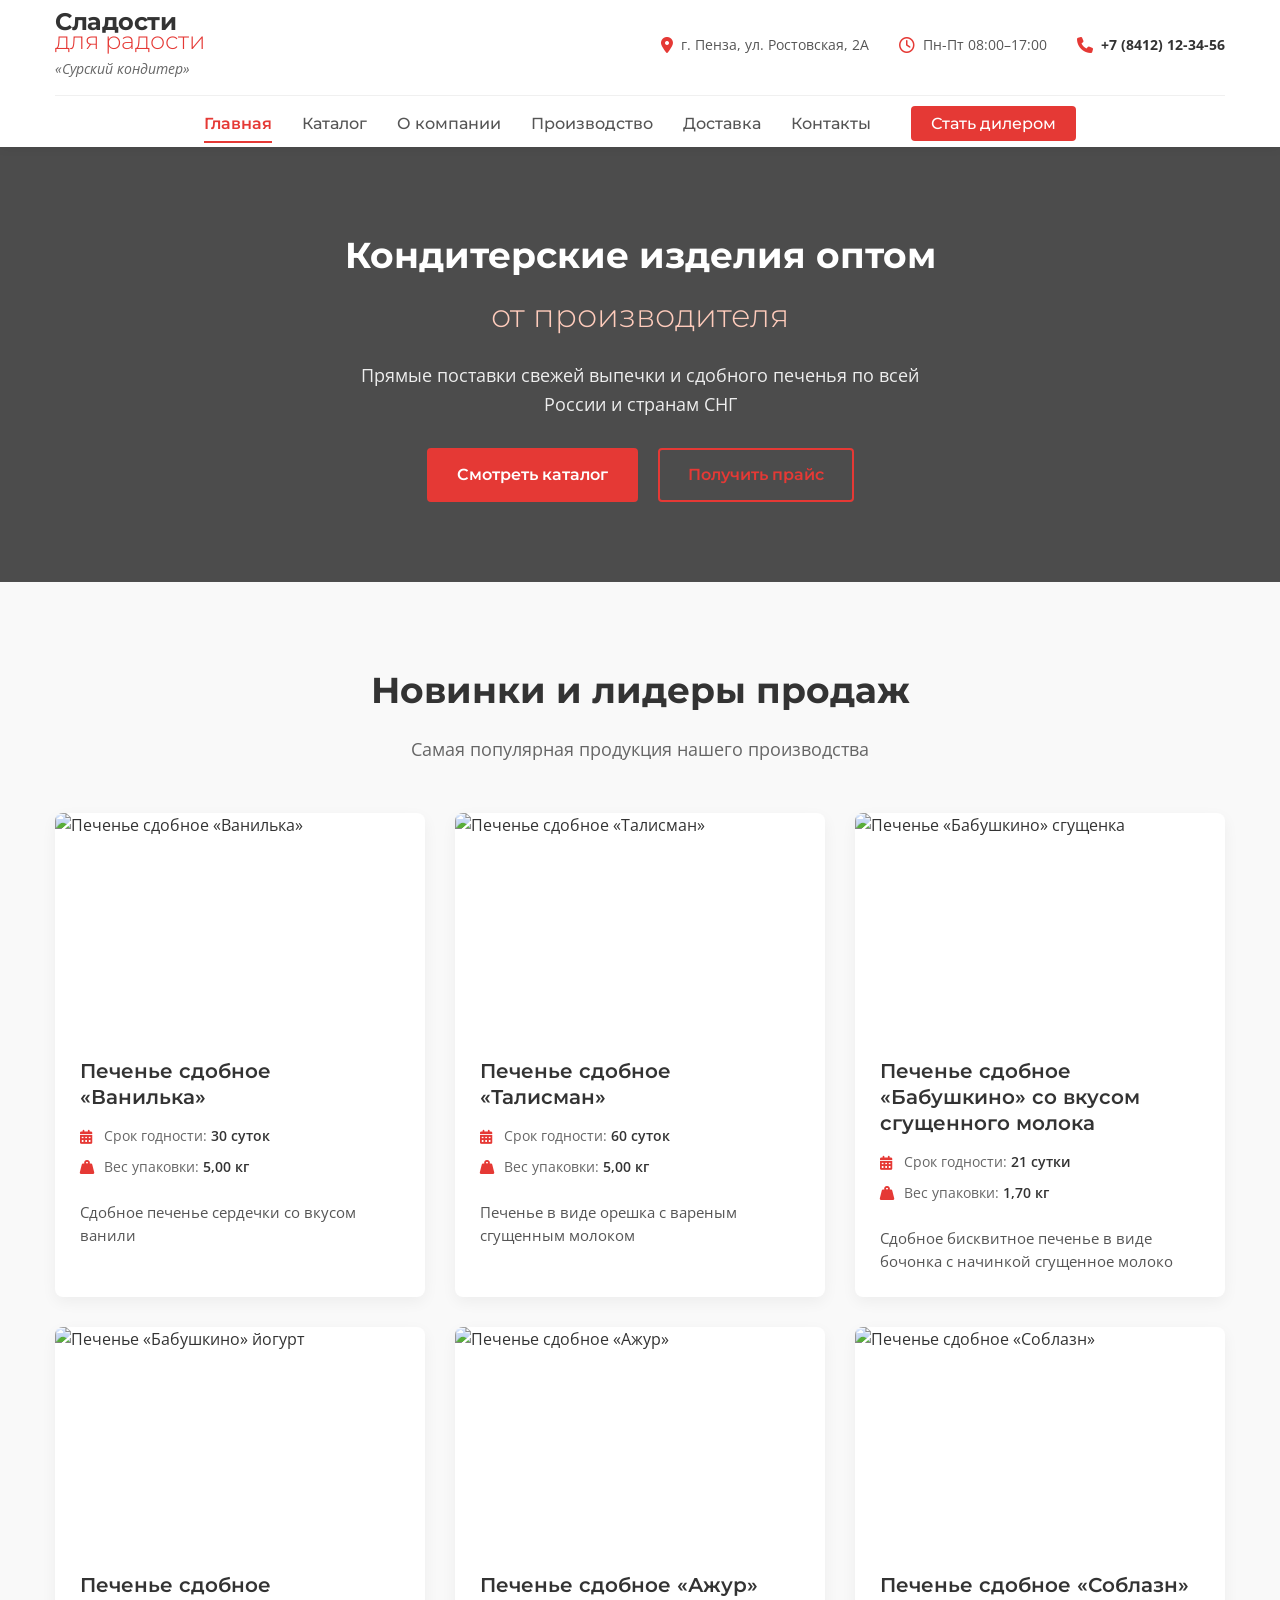
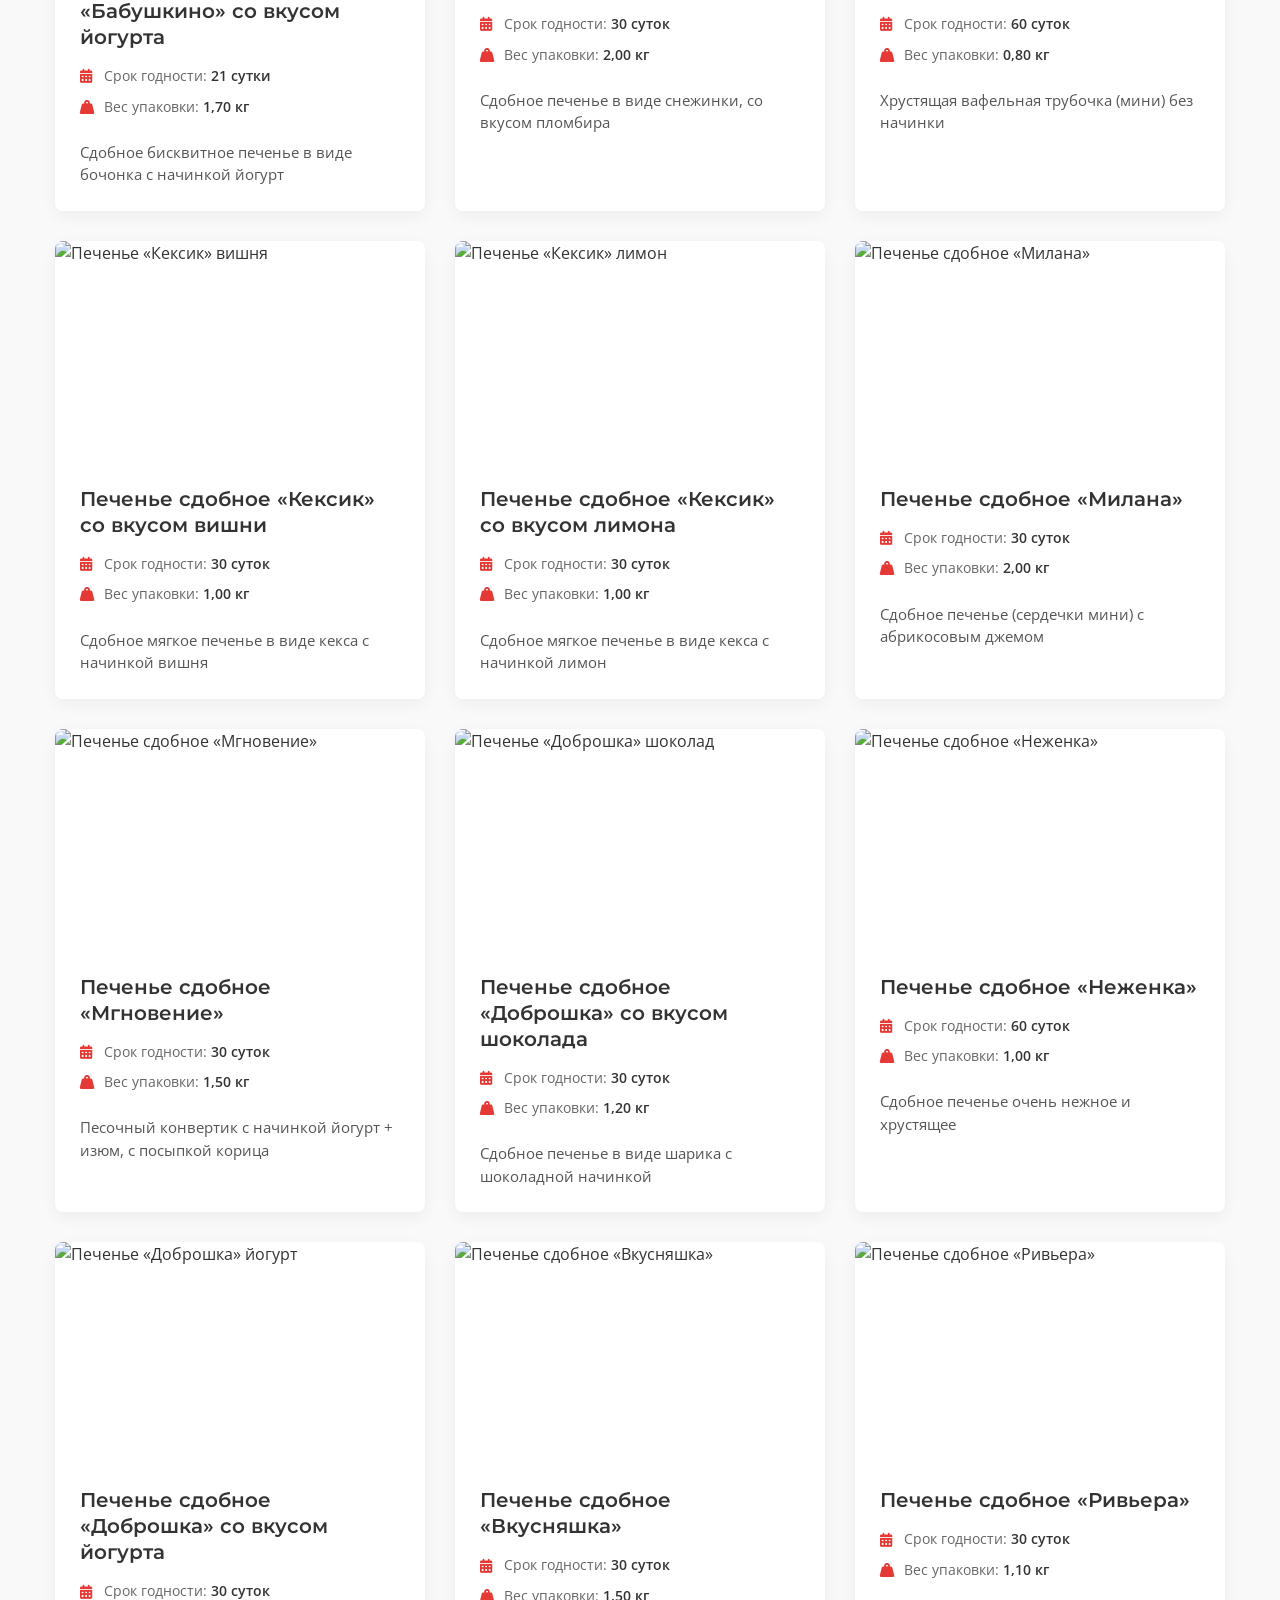
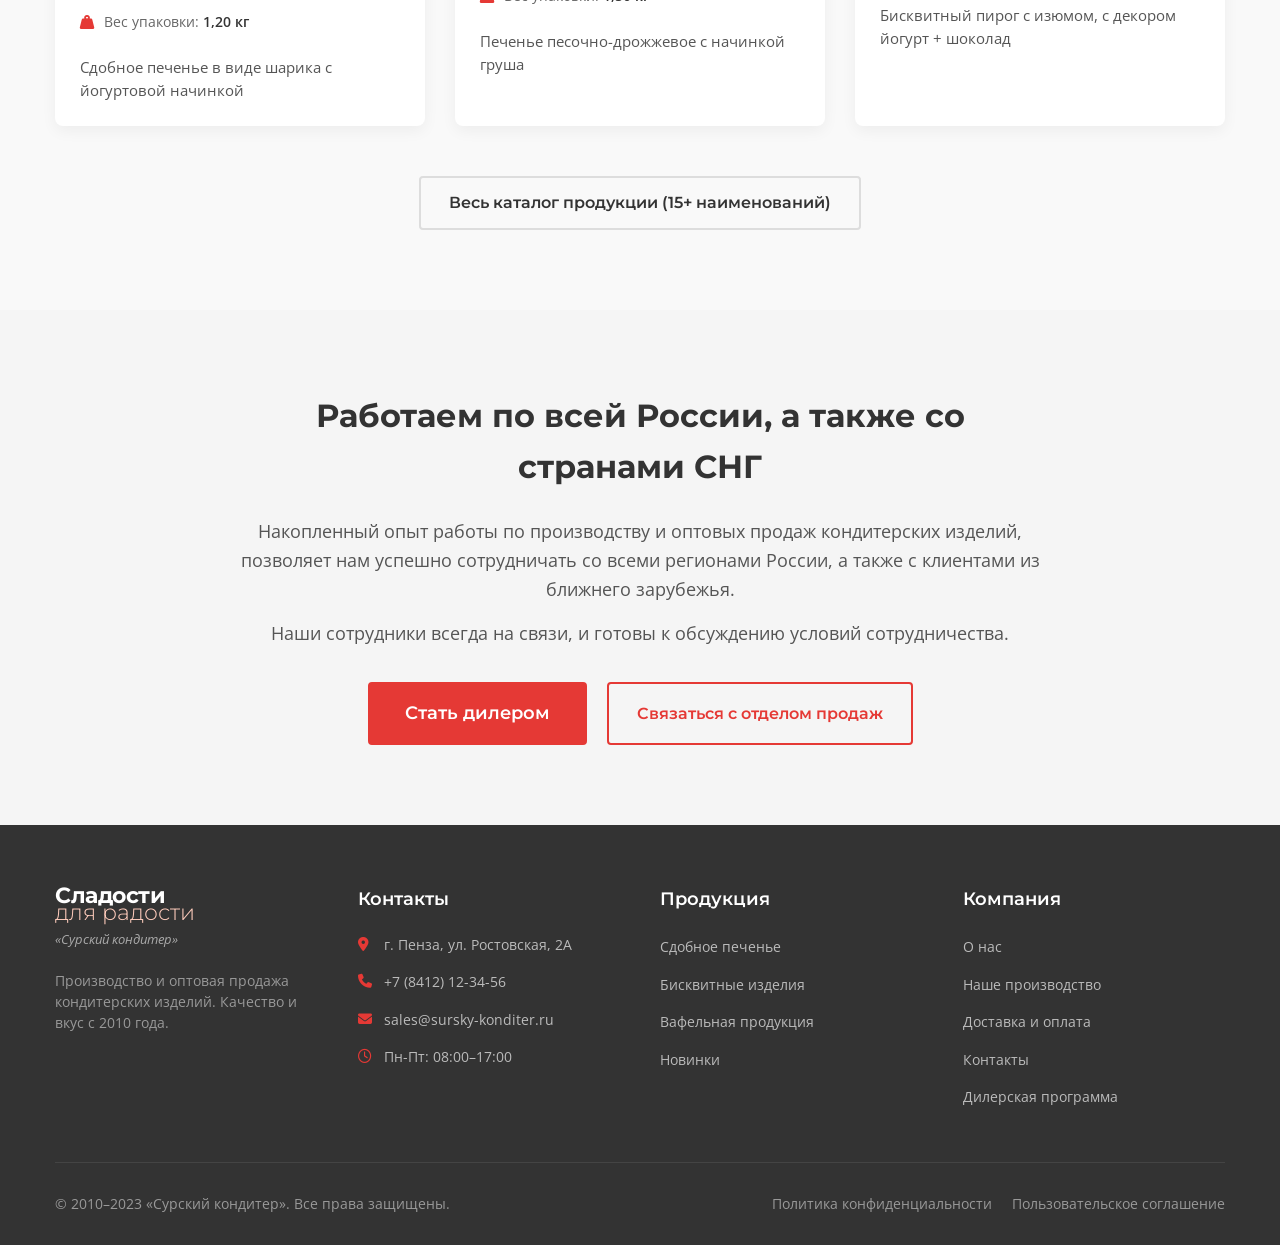
==== index.html @ 21983cb1 "Add files via upload" ====
<!DOCTYPE html>
<html lang="ru">
<head>
    <meta charset="UTF-8">
    <meta name="viewport" content="width=device-width, initial-scale=1.0">
    <title>«Сурский кондитер» | Кондитерские изделия оптом от производителя</title>
    <link rel="stylesheet" href="css/style.css">
    <link rel="stylesheet" href="https://cdnjs.cloudflare.com/ajax/libs/font-awesome/6.4.0/css/all.min.css">
    <link href="https://fonts.googleapis.com/css2?family=Open+Sans:wght@300;400;600;700&family=Montserrat:wght@400;500;700&display=swap" rel="stylesheet">
    <link rel="icon" type="image/x-icon" href="images/favicon.ico">
</head>
<body>
    <!-- Шапка сайта -->
    <header class="header">
        <div class="container header-container">
            <div class="header-top">
                <!-- Логотип компании -->
                <div class="logo">
                    <a href="index.html">
                        <div class="logo-text">
                            <span class="logo-sweet">Сладости</span>
                            <span class="logo-bakery">для радости</span>
                        </div>
                        <div class="logo-subtitle">«Сурский кондитер»</div>
                    </a>
                </div>
                <!-- Контактная информация -->
                <div class="header-contacts">
                    <div class="contact-item">
                        <i class="fas fa-map-marker-alt"></i>
                        <span>г. Пенза, ул. Ростовская, 2А</span>
                    </div>
                    <div class="contact-item">
                        <i class="far fa-clock"></i>
                        <span>Пн-Пт 08:00–17:00</span>
                    </div>
                    <div class="contact-item highlight">
                        <i class="fas fa-phone"></i>
                        <span>+7 (8412) 12-34-56</span>
                    </div>
                </div>
            </div>

            <!-- Навигационное меню (добавил для удобства) -->
            <nav class="nav">
                <button class="menu-toggle" id="menuToggle" aria-label="Открыть меню">
                    <i class="fas fa-bars"></i>
                </button>
                <ul class="nav-list" id="navList">
                    <li><a href="index.html" class="active">Главная</a></li>
                    <li><a href="catalog.html">Каталог</a></li>
                    <li><a href="about.html">О компании</a></li>
                    <li><a href="production.html">Производство</a></li>
                    <li><a href="delivery.html">Доставка</a></li>
                    <li><a href="contacts.html">Контакты</a></li>
                    <li><a href="dealer.html" class="nav-cta">Стать дилером</a></li>
                </ul>
            </nav>
        </div>
    </header>

    <main>
        <!-- Основной заголовок (Hero Section) -->
        <section class="hero">
            <div class="container">
                <div class="hero-content">
                    <h1 class="hero-title">
                        <span class="hero-main">Кондитерские изделия оптом</span>
                        <span class="hero-sub">от производителя</span>
                    </h1>
                    <p class="hero-description">Прямые поставки свежей выпечки и сдобного печенья по всей России и странам СНГ</p>
                    <div class="hero-buttons">
                        <a href="catalog.html" class="btn btn-primary">Смотреть каталог</a>
                        <a href="contacts.html" class="btn btn-secondary">Получить прайс</a>
                    </div>
                </div>
            </div>
        </section>

        <!-- Секция с товарами (полностью соответствует ассортименту surkond.ru) -->
        <section class="products-section">
            <div class="container">
                <div class="section-header">
                    <h2 class="section-title">Новинки и лидеры продаж</h2>
                    <p class="section-subtitle">Самая популярная продукция нашего производства</p>
                </div>

<!-- ... остальной код главной страницы ... -->

<div class="products-grid">
    <!-- Товар 1: Печенье сдобное «Ванилька» -->
    <article class="product-card">
        <div class="product-badges">
            <span class="badge badge-new">Новинка</span>
            <span class="badge badge-top">Лидер продаж</span>
        </div>
        <div class="product-image">
            <img src="https://via.placeholder.com/400x300/FFE4C4/000?text=Печенье+Ванилька" alt="Печенье сдобное «Ванилька»">
        </div>
        <div class="product-content">
            <h3 class="product-title">Печенье сдобное «Ванилька»</h3>
            <div class="product-specs">
                <div class="spec"><i class="fas fa-calendar-alt"></i><span>Срок годности: <strong>30 суток</strong></span></div>
                <div class="spec"><i class="fas fa-weight-hanging"></i><span>Вес упаковки: <strong>5,00 кг</strong></span></div>
            </div>
            <p class="product-description">Сдобное печенье сердечки со вкусом ванили</p>
        </div>
    </article>

    <!-- Товар 2: Печенье сдобное «Талисман» -->
    <article class="product-card">
        <div class="product-badges"><span class="badge badge-top">Лидер продаж</span></div>
        <div class="product-image">
            <img src="https://via.placeholder.com/400x300/F0E68C/000?text=Печенье+Талисман" alt="Печенье сдобное «Талисман»">
        </div>
        <div class="product-content">
            <h3 class="product-title">Печенье сдобное «Талисман»</h3>
            <div class="product-specs">
                <div class="spec"><i class="fas fa-calendar-alt"></i><span>Срок годности: <strong>60 суток</strong></span></div>
                <div class="spec"><i class="fas fa-weight-hanging"></i><span>Вес упаковки: <strong>5,00 кг</strong></span></div>
            </div>
            <p class="product-description">Печенье в виде орешка с вареным сгущенным молоком</p>
        </div>
    </article>

    <!-- Товар 3: Печенье сдобное «Бабушкино» (сгущенка) -->
    <article class="product-card">
        <div class="product-badges"><span class="badge badge-top">Лидер продаж</span></div>
        <div class="product-image">
            <img src="https://via.placeholder.com/400x300/FFB6C1/000?text=Печенье+Бабушкино+сгущенка" alt="Печенье «Бабушкино» сгущенка">
        </div>
        <div class="product-content">
            <h3 class="product-title">Печенье сдобное «Бабушкино» со вкусом сгущенного молока</h3>
            <div class="product-specs">
                <div class="spec"><i class="fas fa-calendar-alt"></i><span>Срок годности: <strong>21 сутки</strong></span></div>
                <div class="spec"><i class="fas fa-weight-hanging"></i><span>Вес упаковки: <strong>1,70 кг</strong></span></div>
            </div>
            <p class="product-description">Сдобное бисквитное печенье в виде бочонка с начинкой сгущенное молоко</p>
        </div>
    </article>

    <!-- Товар 4: Печенье сдобное «Бабушкино» (йогурт) -->
    <article class="product-card">
        <div class="product-badges"><span class="badge badge-top">Лидер продаж</span></div>
        <div class="product-image">
            <img src="https://via.placeholder.com/400x300/E6E6FA/000?text=Печенье+Бабушкино+йогурт" alt="Печенье «Бабушкино» йогурт">
        </div>
        <div class="product-content">
            <h3 class="product-title">Печенье сдобное «Бабушкино» со вкусом йогурта</h3>
            <div class="product-specs">
                <div class="spec"><i class="fas fa-calendar-alt"></i><span>Срок годности: <strong>21 сутки</strong></span></div>
                <div class="spec"><i class="fas fa-weight-hanging"></i><span>Вес упаковки: <strong>1,70 кг</strong></span></div>
            </div>
            <p class="product-description">Сдобное бисквитное печенье в виде бочонка с начинкой йогурт</p>
        </div>
    </article>

    <!-- Товар 5: Печенье сдобное «Ажур» -->
    <article class="product-card">
        <div class="product-badges"><span class="badge badge-top">Лидер продаж</span></div>
        <div class="product-image">
            <img src="https://via.placeholder.com/400x300/98FB98/000?text=Печенье+Ажур" alt="Печенье сдобное «Ажур»">
        </div>
        <div class="product-content">
            <h3 class="product-title">Печенье сдобное «Ажур»</h3>
            <div class="product-specs">
                <div class="spec"><i class="fas fa-calendar-alt"></i><span>Срок годности: <strong>30 суток</strong></span></div>
                <div class="spec"><i class="fas fa-weight-hanging"></i><span>Вес упаковки: <strong>2,00 кг</strong></span></div>
            </div>
            <p class="product-description">Сдобное печенье в виде снежинки, со вкусом пломбира</p>
        </div>
    </article>

    <!-- Товар 6: Печенье сдобное «Соблазн» -->
    <article class="product-card">
        <div class="product-badges"><span class="badge badge-new">Новинка</span></div>
        <div class="product-image">
            <img src="https://via.placeholder.com/400x300/FFDAB9/000?text=Печенье+Соблазн" alt="Печенье сдобное «Соблазн»">
        </div>
        <div class="product-content">
            <h3 class="product-title">Печенье сдобное «Соблазн»</h3>
            <div class="product-specs">
                <div class="spec"><i class="fas fa-calendar-alt"></i><span>Срок годности: <strong>60 суток</strong></span></div>
                <div class="spec"><i class="fas fa-weight-hanging"></i><span>Вес упаковки: <strong>0,80 кг</strong></span></div>
            </div>
            <p class="product-description">Хрустящая вафельная трубочка (мини) без начинки</p>
        </div>
    </article>

    <!-- Товар 7: Печенье сдобное «Кексик» со вкусом вишни -->
    <article class="product-card">
        <div class="product-badges"><span class="badge badge-top">Лидер продаж</span></div>
        <div class="product-image">
            <img src="https://via.placeholder.com/400x300/FFC0CB/000?text=Печенье+Кексик+вишня" alt="Печенье «Кексик» вишня">
        </div>
        <div class="product-content">
            <h3 class="product-title">Печенье сдобное «Кексик» со вкусом вишни</h3>
            <div class="product-specs">
                <div class="spec"><i class="fas fa-calendar-alt"></i><span>Срок годности: <strong>30 суток</strong></span></div>
                <div class="spec"><i class="fas fa-weight-hanging"></i><span>Вес упаковки: <strong>1,00 кг</strong></span></div>
            </div>
            <p class="product-description">Сдобное мягкое печенье в виде кекса с начинкой вишня</p>
        </div>
    </article>

    <!-- Товар 8: Печенье сдобное «Кексик» со вкусом лимона -->
    <article class="product-card">
        <div class="product-badges"><span class="badge badge-top">Лидер продаж</span></div>
        <div class="product-image">
            <img src="https://via.placeholder.com/400x300/FFFACD/000?text=Печенье+Кексик+лимон" alt="Печенье «Кексик» лимон">
        </div>
        <div class="product-content">
            <h3 class="product-title">Печенье сдобное «Кексик» со вкусом лимона</h3>
            <div class="product-specs">
                <div class="spec"><i class="fas fa-calendar-alt"></i><span>Срок годности: <strong>30 суток</strong></span></div>
                <div class="spec"><i class="fas fa-weight-hanging"></i><span>Вес упаковки: <strong>1,00 кг</strong></span></div>
            </div>
            <p class="product-description">Сдобное мягкое печенье в виде кекса с начинкой лимон</p>
        </div>
    </article>

    <!-- Товар 9: Печенье сдобное «Милана» -->
    <article class="product-card">
        <div class="product-badges"><span class="badge badge-top">Лидер продаж</span></div>
        <div class="product-image">
            <img src="https://via.placeholder.com/400x300/FFB6C1/000?text=Печенье+Милана" alt="Печенье сдобное «Милана»">
        </div>
        <div class="product-content">
            <h3 class="product-title">Печенье сдобное «Милана»</h3>
            <div class="product-specs">
                <div class="spec"><i class="fas fa-calendar-alt"></i><span>Срок годности: <strong>30 суток</strong></span></div>
                <div class="spec"><i class="fas fa-weight-hanging"></i><span>Вес упаковки: <strong>2,00 кг</strong></span></div>
            </div>
            <p class="product-description">Сдобное печенье (сердечки мини) с абрикосовым джемом</p>
        </div>
    </article>

    <!-- Товар 10: Печенье сдобное «Мгновение» -->
    <article class="product-card">
        <div class="product-badges">
            <span class="badge badge-new">Новинка</span>
            <span class="badge badge-top">Лидер продаж</span>
        </div>
        <div class="product-image">
            <img src="https://via.placeholder.com/400x300/F0E68C/000?text=Печенье+Мгновение" alt="Печенье сдобное «Мгновение»">
        </div>
        <div class="product-content">
            <h3 class="product-title">Печенье сдобное «Мгновение»</h3>
            <div class="product-specs">
                <div class="spec"><i class="fas fa-calendar-alt"></i><span>Срок годности: <strong>30 суток</strong></span></div>
                <div class="spec"><i class="fas fa-weight-hanging"></i><span>Вес упаковки: <strong>1,50 кг</strong></span></div>
            </div>
            <p class="product-description">Песочный конвертик с начинкой йогурт + изюм, с посыпкой корица</p>
        </div>
    </article>

    <!-- Товар 11: Печенье сдобное «Доброшка» шоколад -->
    <article class="product-card">
        <div class="product-badges"><span class="badge badge-top">Лидер продаж</span></div>
        <div class="product-image">
            <img src="https://via.placeholder.com/400x300/8B4513/fff?text=Печенье+Доброшка+шоколад" alt="Печенье «Доброшка» шоколад">
        </div>
        <div class="product-content">
            <h3 class="product-title">Печенье сдобное «Доброшка» со вкусом шоколада</h3>
            <div class="product-specs">
                <div class="spec"><i class="fas fa-calendar-alt"></i><span>Срок годности: <strong>30 суток</strong></span></div>
                <div class="spec"><i class="fas fa-weight-hanging"></i><span>Вес упаковки: <strong>1,20 кг</strong></span></div>
            </div>
            <p class="product-description">Сдобное печенье в виде шарика с шоколадной начинкой</p>
        </div>
    </article>

    <!-- Товар 12: Печенье сдобное «Неженка» -->
    <article class="product-card">
        <div class="product-badges"><span class="badge badge-top">Лидер продаж</span></div>
        <div class="product-image">
            <img src="https://via.placeholder.com/400x300/FFE4E1/000?text=Печенье+Неженка" alt="Печенье сдобное «Неженка»">
        </div>
        <div class="product-content">
            <h3 class="product-title">Печенье сдобное «Неженка»</h3>
            <div class="product-specs">
                <div class="spec"><i class="fas fa-calendar-alt"></i><span>Срок годности: <strong>60 суток</strong></span></div>
                <div class="spec"><i class="fas fa-weight-hanging"></i><span>Вес упаковки: <strong>1,00 кг</strong></span></div>
            </div>
            <p class="product-description">Сдобное печенье очень нежное и хрустящее</p>
        </div>
    </article>

    <!-- Товар 13: Печенье сдобное «Доброшка» йогурт -->
    <article class="product-card">
        <div class="product-badges"><span class="badge badge-top">Лидер продаж</span></div>
        <div class="product-image">
            <img src="https://via.placeholder.com/400x300/F0FFF0/000?text=Печенье+Доброшка+йогурт" alt="Печенье «Доброшка» йогурт">
        </div>
        <div class="product-content">
            <h3 class="product-title">Печенье сдобное «Доброшка» со вкусом йогурта</h3>
            <div class="product-specs">
                <div class="spec"><i class="fas fa-calendar-alt"></i><span>Срок годности: <strong>30 суток</strong></span></div>
                <div class="spec"><i class="fas fa-weight-hanging"></i><span>Вес упаковки: <strong>1,20 кг</strong></span></div>
            </div>
            <p class="product-description">Сдобное печенье в виде шарика с йогуртовой начинкой</p>
        </div>
    </article>

    <!-- Товар 14: Печенье сдобное «Вкусняшка» -->
    <article class="product-card">
        <div class="product-badges"><span class="badge badge-new">Новинка</span></div>
        <div class="product-image">
            <img src="https://via.placeholder.com/400x300/FFEC8B/000?text=Печенье+Вкусняшка" alt="Печенье сдобное «Вкусняшка»">
        </div>
        <div class="product-content">
            <h3 class="product-title">Печенье сдобное «Вкусняшка»</h3>
            <div class="product-specs">
                <div class="spec"><i class="fas fa-calendar-alt"></i><span>Срок годности: <strong>30 суток</strong></span></div>
                <div class="spec"><i class="fas fa-weight-hanging"></i><span>Вес упаковки: <strong>1,50 кг</strong></span></div>
            </div>
            <p class="product-description">Печенье песочно-дрожжевое с начинкой груша</p>
        </div>
    </article>

    <!-- Товар 15: Печенье сдобное «Ривьера» -->
    <article class="product-card">
        <div class="product-badges">
            <span class="badge badge-new">Новинка</span>
            <span class="badge badge-top">Лидер продаж</span>
        </div>
        <div class="product-image">
            <img src="https://via.placeholder.com/400x300/E0FFFF/000?text=Печенье+Ривьера" alt="Печенье сдобное «Ривьера»">
        </div>
        <div class="product-content">
            <h3 class="product-title">Печенье сдобное «Ривьера»</h3>
            <div class="product-specs">
                <div class="spec"><i class="fas fa-calendar-alt"></i><span>Срок годности: <strong>30 суток</strong></span></div>
                <div class="spec"><i class="fas fa-weight-hanging"></i><span>Вес упаковки: <strong>1,10 кг</strong></span></div>
            </div>
            <p class="product-description">Бисквитный пирог с изюмом, с декором йогурт + шоколад</p>
        </div>
    </article>
</div>

<!-- ... остальной код главной страницы ... -->

                <div class="section-footer">
                    <a href="catalog.html" class="btn btn-outline">Весь каталог продукции (15+ наименований)</a>
                </div>
            </div>
        </section>

        <!-- Информационная секция -->
        <section class="info-section">
            <div class="container">
                <div class="info-content">
                    <h2 class="info-title">Работаем по всей России, а также со странами СНГ</h2>
                    <div class="info-text">
                        <p>Накопленный опыт работы по производству и оптовых продаж кондитерских изделий, позволяет нам успешно сотрудничать со всеми регионами России, а также с клиентами из ближнего зарубежья.</p>
                        <p>Наши сотрудники всегда на связи, и готовы к обсуждению условий сотрудничества.</p>
                    </div>
                    <div class="info-actions">
                        <a href="dealer.html" class="btn btn-primary btn-large">Стать дилером</a>
                        <a href="contacts.html" class="btn btn-secondary">Связаться с отделом продаж</a>
                    </div>
                </div>
            </div>
        </section>
    </main>

    <!-- Подвал сайта -->
    <footer class="footer">
        <div class="container">
            <div class="footer-grid">
                <div class="footer-col">
                    <div class="footer-logo">
                        <div class="logo-text">
                            <span class="logo-sweet">Сладости</span>
                            <span class="logo-bakery">для радости</span>
                        </div>
                        <div class="logo-subtitle">«Сурский кондитер»</div>
                    </div>
                    <p class="footer-description">Производство и оптовая продажа кондитерских изделий. Качество и вкус с 2010 года.</p>
                </div>

                <div class="footer-col">
                    <h3 class="footer-title">Контакты</h3>
                    <ul class="footer-contacts">
                        <li>
                            <i class="fas fa-map-marker-alt"></i>
                            <span>г. Пенза, ул. Ростовская, 2А</span>
                        </li>
                        <li>
                            <i class="fas fa-phone"></i>
                            <span>+7 (8412) 12-34-56</span>
                        </li>
                        <li>
                            <i class="fas fa-envelope"></i>
                            <span>sales@sursky-konditer.ru</span>
                        </li>
                        <li>
                            <i class="far fa-clock"></i>
                            <span>Пн-Пт: 08:00–17:00</span>
                        </li>
                    </ul>
                </div>

                <div class="footer-col">
                    <h3 class="footer-title">Продукция</h3>
                    <ul class="footer-links">
                        <li><a href="catalog.html">Сдобное печенье</a></li>
                        <li><a href="catalog.html">Бисквитные изделия</a></li>
                        <li><a href="catalog.html">Вафельная продукция</a></li>
                        <li><a href="catalog.html">Новинки</a></li>
                    </ul>
                </div>

                <div class="footer-col">
                    <h3 class="footer-title">Компания</h3>
                    <ul class="footer-links">
                        <li><a href="about.html">О нас</a></li>
                        <li><a href="production.html">Наше производство</a></li>
                        <li><a href="delivery.html">Доставка и оплата</a></li>
                        <li><a href="contacts.html">Контакты</a></li>
                        <li><a href="dealer.html">Дилерская программа</a></li>
                    </ul>
                </div>
            </div>

            <div class="footer-bottom">
                <div class="footer-copyright">
                    <p>&copy; 2010–2023 «Сурский кондитер». Все права защищены.</p>
                </div>
                <div class="footer-legal">
                    <a href="#">Политика конфиденциальности</a>
                    <a href="#">Пользовательское соглашение</a>
                </div>
            </div>
        </div>
    </footer>

    <!-- Подключение JavaScript -->
    <script src="js/script.js"></script>
</body>
</html>
---- css/style.css ----
/* ===== СБРОС И БАЗОВЫЕ СТИЛИ ===== */
* {
    margin: 0;
    padding: 0;
    box-sizing: border-box;
}

html {
    scroll-behavior: smooth;
}

body {
    font-family: 'Open Sans', sans-serif;
    color: #333;
    line-height: 1.6;
    background-color: #fff;
    font-weight: 400;
}

.container {
    width: 100%;
    max-width: 1200px;
    margin: 0 auto;
    padding: 0 15px;
}

img {
    max-width: 100%;
    height: auto;
    display: block;
}

a {
    text-decoration: none;
    color: inherit;
    transition: all 0.3s ease;
}

ul {
    list-style: none;
}

/* ===== КНОПКИ ===== */
.btn {
    display: inline-flex;
    align-items: center;
    justify-content: center;
    padding: 12px 28px;
    font-weight: 600;
    font-size: 16px;
    border-radius: 4px;
    border: none;
    cursor: pointer;
    transition: all 0.3s ease;
    font-family: 'Montserrat', sans-serif;
    text-align: center;
}

.btn-primary {
    background-color: #e53935;
    color: white;
    border: 2px solid #e53935;
}

.btn-primary:hover {
    background-color: #c62828;
    border-color: #c62828;
    transform: translateY(-2px);
    box-shadow: 0 4px 12px rgba(229, 57, 53, 0.2);
}

.btn-secondary {
    background-color: transparent;
    color: #e53935;
    border: 2px solid #e53935;
}

.btn-secondary:hover {
    background-color: #e53935;
    color: white;
    transform: translateY(-2px);
}

.btn-outline {
    background-color: transparent;
    color: #333;
    border: 2px solid #ddd;
}

.btn-outline:hover {
    border-color: #e53935;
    color: #e53935;
}

.btn-large {
    padding: 15px 35px;
    font-size: 18px;
}

.btn-hero {
    padding: 15px 40px;
    font-size: 18px;
    margin-right: 15px;
}

/* ===== ШАПКА САЙТА ===== */
.header {
    background-color: white;
    box-shadow: 0 2px 10px rgba(0, 0, 0, 0.05);
    position: sticky;
    top: 0;
    z-index: 1000;
}

.header-container {
    padding-top: 10px;
    padding-bottom: 10px;
}

.header-top {
    display: flex;
    justify-content: space-between;
    align-items: center;
    padding-bottom: 15px;
    border-bottom: 1px solid #f0f0f0;
}

/* Логотип */
.logo a {
    display: flex;
    flex-direction: column;
    align-items: flex-start;
}

.logo-text {
    display: flex;
    flex-direction: column;
    line-height: 1;
}

.logo-sweet {
    font-family: 'Montserrat', sans-serif;
    font-size: 24px;
    font-weight: 700;
    color: #333;
    letter-spacing: -0.5px;
}

.logo-bakery {
    font-family: 'Montserrat', sans-serif;
    font-size: 24px;
    font-weight: 300;
    color: #e53935;
    margin-top: -5px;
}

.logo-subtitle {
    font-size: 14px;
    color: #666;
    margin-top: 5px;
    font-style: italic;
}

/* Контакты в шапке */
.header-contacts {
    display: flex;
    gap: 30px;
}

.contact-item {
    display: flex;
    align-items: center;
    gap: 8px;
    font-size: 14px;
    color: #555;
}

.contact-item i {
    color: #e53935;
    font-size: 16px;
}

.contact-item.highlight {
    font-weight: 700;
    color: #333;
}

/* Навигация */
.nav {
    padding-top: 15px;
}

.nav-list {
    display: flex;
    justify-content: center;
    gap: 30px;
}

.nav-list a {
    font-family: 'Montserrat', sans-serif;
    font-weight: 500;
    font-size: 16px;
    color: #555;
    padding: 5px 0;
    position: relative;
}

.nav-list a:hover {
    color: #e53935;
}

.nav-list a.active {
    color: #e53935;
    font-weight: 600;
}

.nav-list a.active::after {
    content: '';
    position: absolute;
    bottom: -5px;
    left: 0;
    width: 100%;
    height: 2px;
    background-color: #e53935;
}

.nav-cta {
    background-color: #e53935;
    color: white !important;
    padding: 8px 20px !important;
    border-radius: 4px;
    margin-left: 10px;
}

.nav-cta:hover {
    background-color: #c62828;
}

.menu-toggle {
    display: none;
    background: none;
    border: none;
    font-size: 24px;
    color: #333;
    cursor: pointer;
    padding: 5px;
}

/* ===== ГЕРОЙ-СЕКЦИЯ ===== */
.hero {
    background: linear-gradient(rgba(0, 0, 0, 0.7), rgba(0, 0, 0, 0.7)), 
                url('https://images.unsplash.com/photo-1586985288623-e2a8f759b6aa?ixlib=rb-4.0.3&auto=format&fit=crop&w=1600&q=80');
    background-size: cover;
    background-position: center;
    color: white;
    padding: 80px 0;
    text-align: center;
}

.hero-content {
    max-width: 800px;
    margin: 0 auto;
}

.hero-title {
    font-family: 'Montserrat', sans-serif;
    font-size: 42px;
    font-weight: 700;
    margin-bottom: 20px;
    display: flex;
    flex-direction: column;
}

.hero-main {
    font-size: 36px;
    margin-bottom: 5px;
}

.hero-sub {
    font-size: 32px;
    font-weight: 300;
    color: #ffccbc;
}

.hero-description {
    font-size: 18px;
    margin-bottom: 30px;
    max-width: 600px;
    margin-left: auto;
    margin-right: auto;
    opacity: 0.9;
}

.hero-buttons {
    display: flex;
    justify-content: center;
    gap: 20px;
    flex-wrap: wrap;
}

/* ===== СЕКЦИЯ С ТОВАРАМИ ===== */
.products-section {
    padding: 80px 0;
    background-color: #f9f9f9;
}

.section-header {
    text-align: center;
    margin-bottom: 50px;
}

.section-title {
    font-family: 'Montserrat', sans-serif;
    font-size: 36px;
    font-weight: 700;
    color: #333;
    margin-bottom: 15px;
}

.section-subtitle {
    font-size: 18px;
    color: #666;
    max-width: 600px;
    margin: 0 auto;
}

/* Сетка товаров */
.products-grid {
    display: grid;
    grid-template-columns: repeat(auto-fill, minmax(320px, 1fr));
    gap: 30px;
    margin-bottom: 50px;
}

.product-card {
    background-color: white;
    border-radius: 8px;
    overflow: hidden;
    box-shadow: 0 5px 15px rgba(0, 0, 0, 0.05);
    transition: all 0.3s ease;
    display: flex;
    flex-direction: column;
    height: 100%;
}

.product-card:hover {
    transform: translateY(-10px);
    box-shadow: 0 15px 30px rgba(0, 0, 0, 0.1);
}

/* Бейджи */
.product-badges {
    position: absolute;
    top: 15px;
    left: 15px;
    display: flex;
    flex-direction: column;
    gap: 5px;
    z-index: 2;
}

.badge {
    padding: 5px 12px;
    font-size: 12px;
    font-weight: 700;
    border-radius: 3px;
    color: white;
    text-transform: uppercase;
    letter-spacing: 0.5px;
}

.badge-new {
    background-color: #4caf50;
}

.badge-top {
    background-color: #ff9800;
}

/* Изображение товара */
.product-image {
    position: relative;
    height: 220px;
    overflow: hidden;
}

.product-image img {
    width: 100%;
    height: 100%;
    object-fit: cover;
    transition: transform 0.5s ease;
}

.product-card:hover .product-image img {
    transform: scale(1.05);
}

/* Контент карточки */
.product-content {
    padding: 25px;
    flex-grow: 1;
    display: flex;
    flex-direction: column;
}

.product-title {
    font-family: 'Montserrat', sans-serif;
    font-size: 20px;
    font-weight: 600;
    color: #333;
    margin-bottom: 15px;
    line-height: 1.3;
    flex-grow: 0;
}

.product-specs {
    margin-bottom: 15px;
    flex-grow: 0;
}

.spec {
    display: flex;
    align-items: center;
    gap: 8px;
    font-size: 14px;
    color: #666;
    margin-bottom: 8px;
}

.spec i {
    color: #e53935;
    width: 16px;
}

.spec strong {
    color: #333;
    font-weight: 600;
}

.product-description {
    font-size: 15px;
    color: #555;
    line-height: 1.5;
    margin-top: auto;
    flex-grow: 1;
}

.section-footer {
    text-align: center;
}

/* ===== ИНФОРМАЦИОННАЯ СЕКЦИЯ ===== */
.info-section {
    padding: 80px 0;
    background-color: #f5f5f5;
    text-align: center;
}

.info-content {
    max-width: 800px;
    margin: 0 auto;
}

.info-title {
    font-family: 'Montserrat', sans-serif;
    font-size: 32px;
    font-weight: 700;
    color: #333;
    margin-bottom: 25px;
}

.info-text {
    font-size: 18px;
    color: #555;
    margin-bottom: 35px;
    line-height: 1.6;
}

.info-text p {
    margin-bottom: 15px;
}

.info-actions {
    display: flex;
    justify-content: center;
    gap: 20px;
    flex-wrap: wrap;
}

/* ===== ПОДВАЛ ===== */
.footer {
    background-color: #333;
    color: #bbb;
    padding: 60px 0 30px;
}

.footer-grid {
    display: grid;
    grid-template-columns: repeat(4, 1fr);
    gap: 40px;
    margin-bottom: 40px;
}

.footer-col {
    display: flex;
    flex-direction: column;
}

.footer-logo {
    margin-bottom: 20px;
}

.footer-logo .logo-text {
    margin-bottom: 5px;
}

.footer-logo .logo-sweet {
    color: #fff;
    font-size: 22px;
}

.footer-logo .logo-bakery {
    color: #ffccbc;
    font-size: 22px;
}

.footer-logo .logo-subtitle {
    color: #aaa;
    font-size: 13px;
}

.footer-description {
    font-size: 14px;
    line-height: 1.5;
    color: #999;
}

.footer-title {
    font-family: 'Montserrat', sans-serif;
    font-size: 18px;
    font-weight: 600;
    color: #fff;
    margin-bottom: 20px;
}

.footer-contacts li {
    display: flex;
    align-items: flex-start;
    margin-bottom: 15px;
    font-size: 14px;
}

.footer-contacts i {
    color: #e53935;
    margin-right: 10px;
    margin-top: 3px;
    width: 16px;
}

.footer-links li {
    margin-bottom: 12px;
}

.footer-links a {
    font-size: 14px;
    color: #bbb;
}

.footer-links a:hover {
    color: #fff;
    padding-left: 5px;
}

.footer-bottom {
    border-top: 1px solid #444;
    padding-top: 30px;
    display: flex;
    justify-content: space-between;
    align-items: center;
    flex-wrap: wrap;
}

.footer-copyright {
    font-size: 14px;
    color: #999;
}

.footer-legal {
    display: flex;
    gap: 20px;
}

.footer-legal a {
    font-size: 14px;
    color: #999;
}

.footer-legal a:hover {
    color: #fff;
}

/* ===== АДАПТИВНОСТЬ ===== */
@media (max-width: 992px) {
    .header-contacts {
        flex-direction: column;
        gap: 10px;
    }
    
    .hero-title {
        font-size: 36px;
    }
    
    .hero-main {
        font-size: 32px;
    }
    
    .hero-sub {
        font-size: 28px;
    }
    
    .products-grid {
        grid-template-columns: repeat(auto-fill, minmax(280px, 1fr));
    }
    
    .footer-grid {
        grid-template-columns: repeat(2, 1fr);
    }
}

@media (max-width: 768px) {
    .header-top {
        flex-direction: column;
        align-items: flex-start;
        gap: 15px;
    }
    
    .nav-list {
        flex-direction: column;
        gap: 0;
        display: none;
        position: absolute;
        top: 100%;
        left: 0;
        width: 100%;
        background: white;
        box-shadow: 0 5px 10px rgba(0,0,0,0.1);
        padding: 20px;
        z-index: 1000;
    }
    
    .nav-list.active {
        display: flex;
    }
    
    .nav-list li {
        width: 100%;
    }
    
    .nav-list a {
        display: block;
        padding: 12px 0;
        border-bottom: 1px solid #f0f0f0;
    }
    
    .nav-list a:last-child {
        border-bottom: none;
    }
    
    .menu-toggle {
        display: block;
        position: absolute;
        right: 15px;
        top: 20px;
    }
    
    .hero {
        padding: 60px 0;
    }
    
    .hero-title {
        font-size: 28px;
    }
    
    .hero-main {
        font-size: 24px;
    }
    
    .hero-sub {
        font-size: 22px;
    }
    
    .hero-buttons, .info-actions {
        flex-direction: column;
        align-items: center;
    }
    
    .btn-hero {
        margin-right: 0;
        margin-bottom: 15px;
    }
    
    .section-title {
        font-size: 28px;
    }
    
    .footer-grid {
        grid-template-columns: 1fr;
        gap: 30px;
    }
    
    .footer-bottom {
        flex-direction: column;
        gap: 15px;
        text-align: center;
    }
}

@media (max-width: 576px) {
    .products-grid {
        grid-template-columns: 1fr;
    }
    
    .product-image {
        height: 200px;
    }
    
    .section-title {
        font-size: 24px;
    }
    
    .info-title {
        font-size: 24px;
    }
}
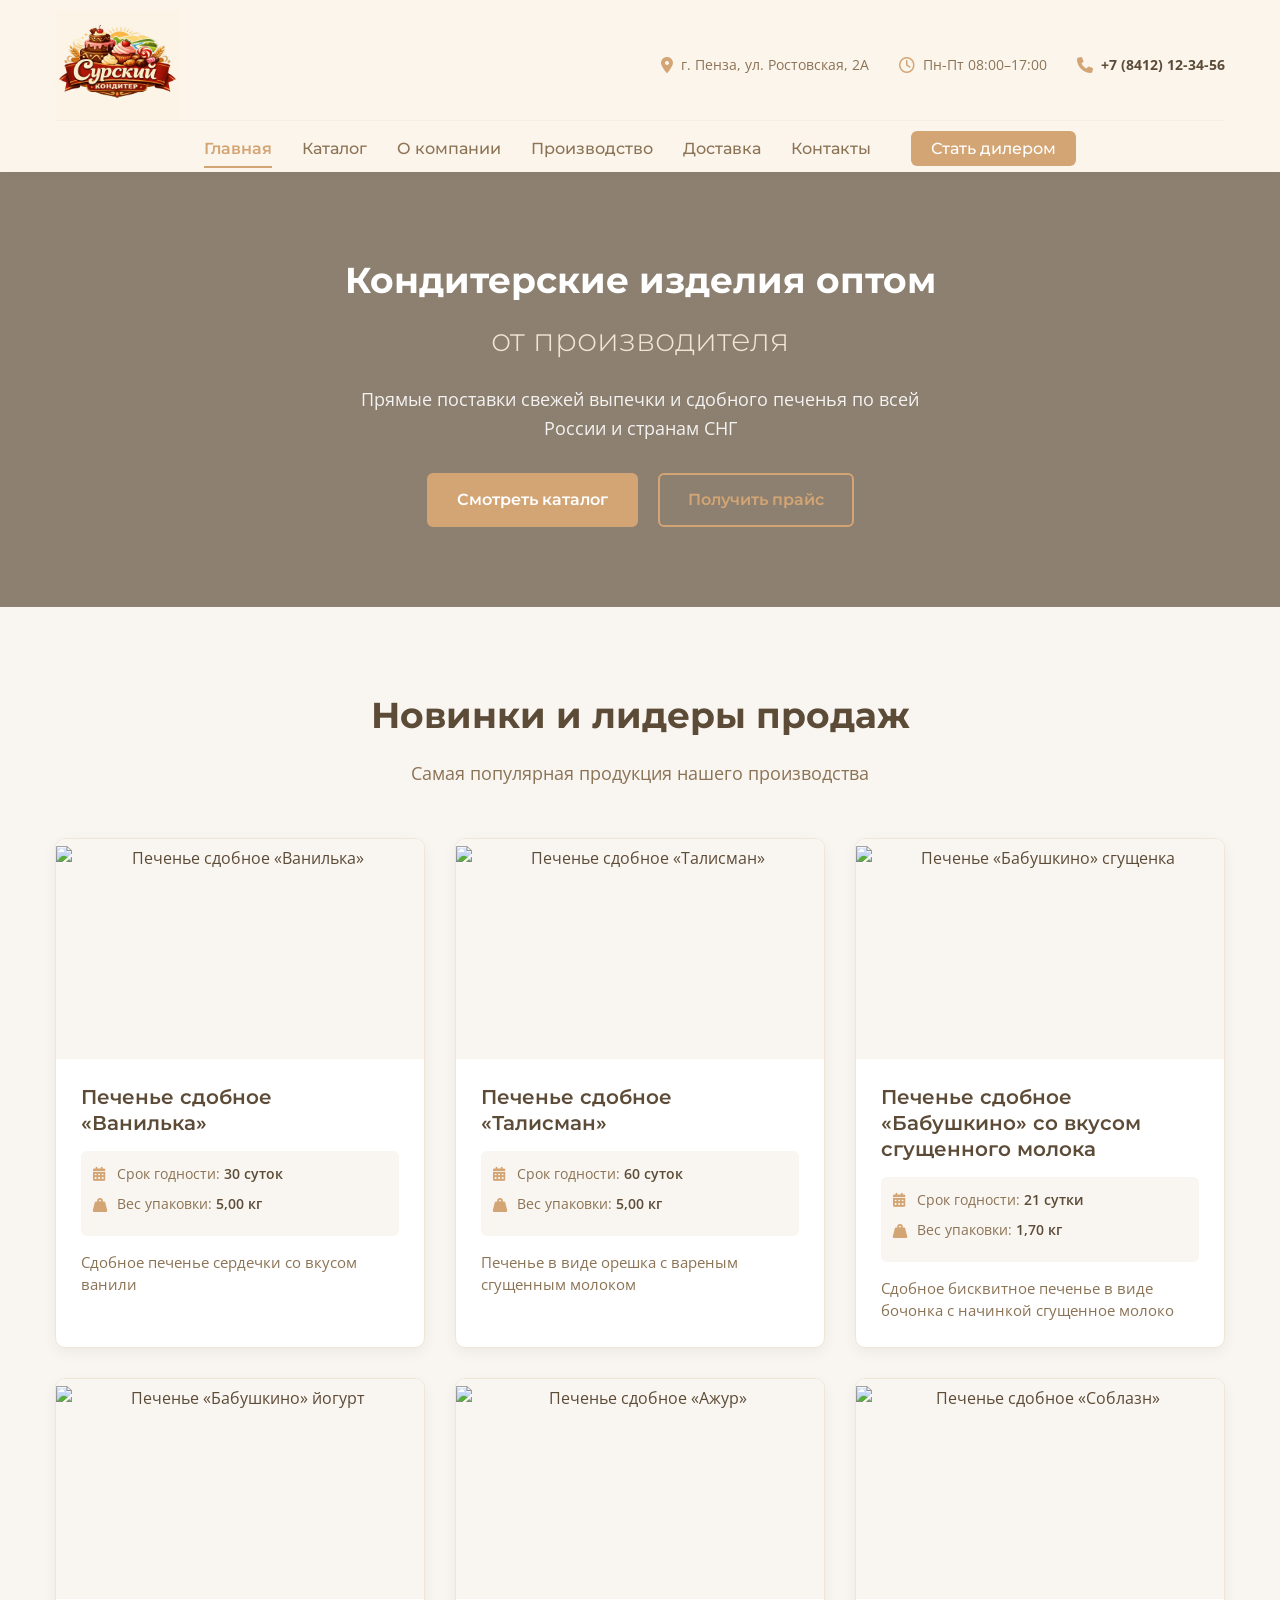
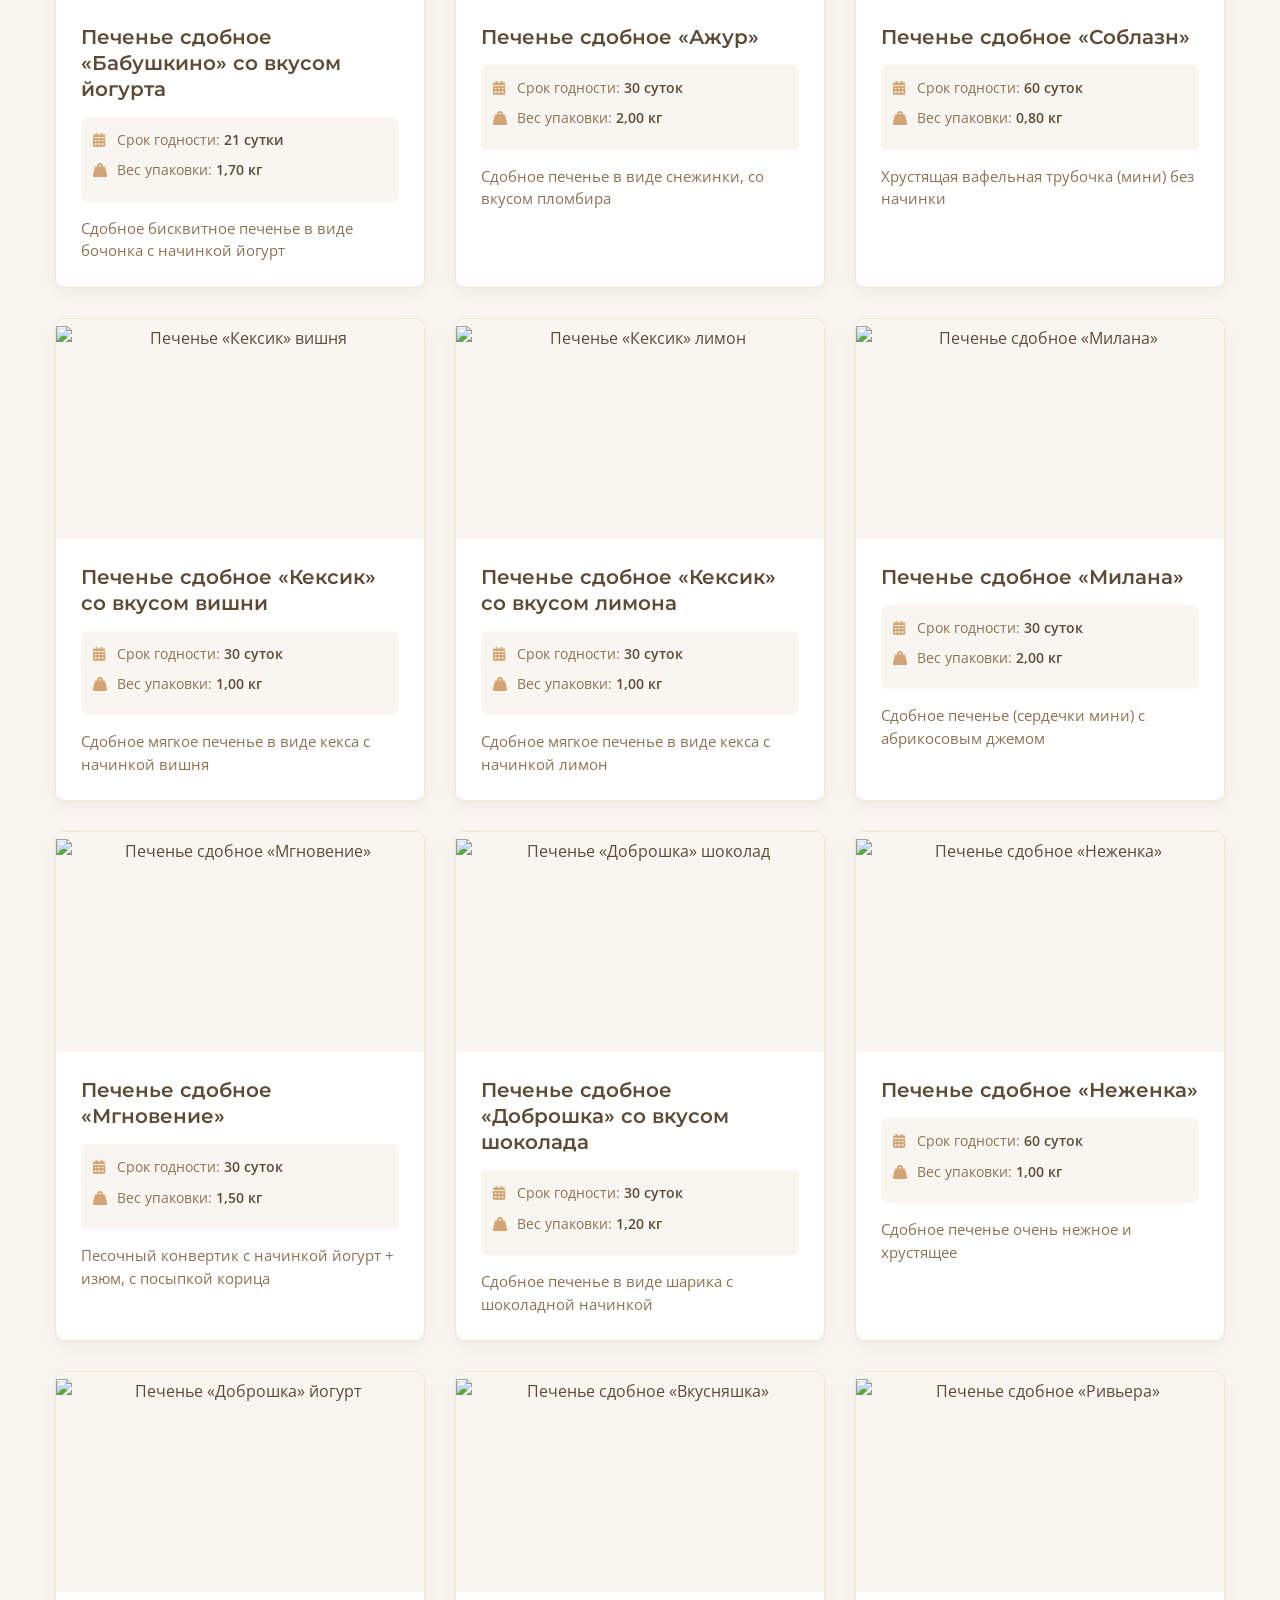
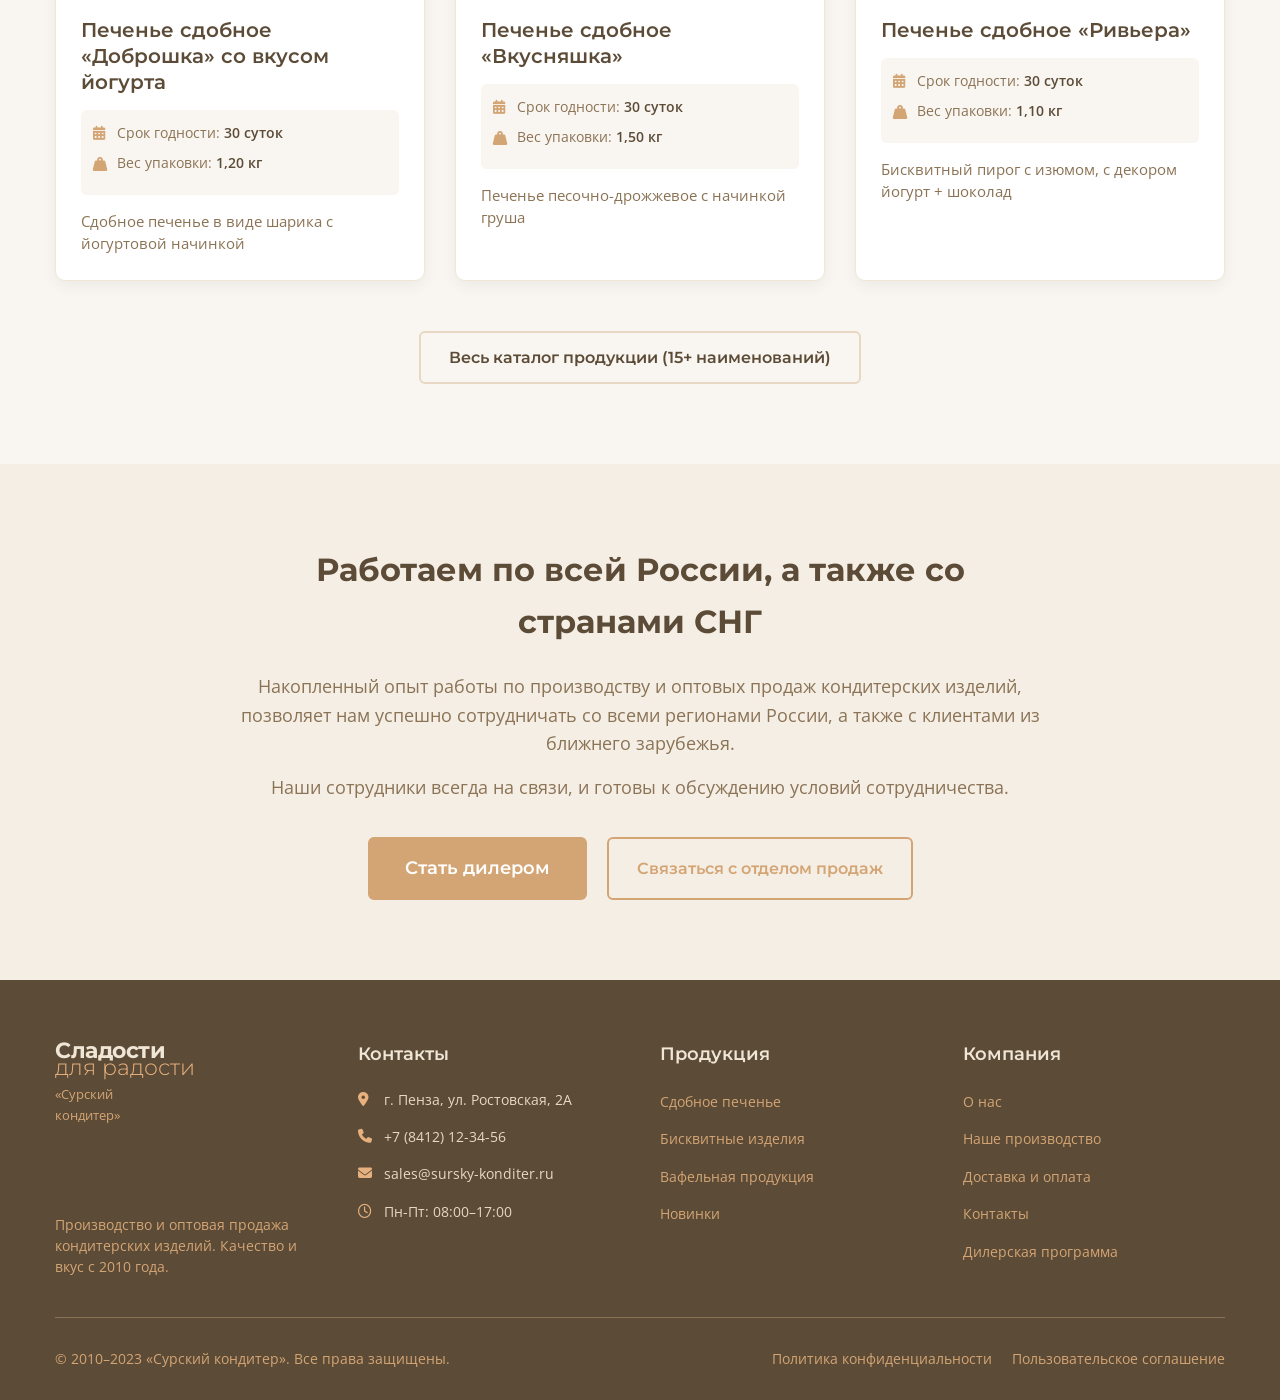
==== commit 5e9fcc00: "Add files via upload" ====
--- a/index.html
+++ b/index.html
@@ -10,21 +10,14 @@
     <link rel="icon" type="image/x-icon" href="images/favicon.ico">
 </head>
 <body>
-    <!-- Шапка сайта -->
     <header class="header">
         <div class="container header-container">
             <div class="header-top">
-                <!-- Логотип компании -->
                 <div class="logo">
                     <a href="index.html">
-                        <div class="logo-text">
-                            <span class="logo-sweet">Сладости</span>
-                            <span class="logo-bakery">для радости</span>
-                        </div>
-                        <div class="logo-subtitle">«Сурский кондитер»</div>
+                        <div><img class="logo-subtitle" src="images/logo.jpeg"></div>
                     </a>
                 </div>
-                <!-- Контактная информация -->
                 <div class="header-contacts">
                     <div class="contact-item">
                         <i class="fas fa-map-marker-alt"></i>
@@ -41,26 +34,24 @@
                 </div>
             </div>
 
-            <!-- Навигационное меню (добавил для удобства) -->
             <nav class="nav">
                 <button class="menu-toggle" id="menuToggle" aria-label="Открыть меню">
                     <i class="fas fa-bars"></i>
                 </button>
                 <ul class="nav-list" id="navList">
-                    <li><a href="index.html" class="active">Главная</a></li>
-                    <li><a href="catalog.html">Каталог</a></li>
-                    <li><a href="about.html">О компании</a></li>
-                    <li><a href="production.html">Производство</a></li>
-                    <li><a href="delivery.html">Доставка</a></li>
-                    <li><a href="contacts.html">Контакты</a></li>
-                    <li><a href="dealer.html" class="nav-cta">Стать дилером</a></li>
+                    <li><a href="#" class="active">Главная</a></li>
+                    <li><a href="#">Каталог</a></li>
+                    <li><a href="#">О компании</a></li>
+                    <li><a href="#">Производство</a></li>
+                    <li><a href="#">Доставка</a></li>
+                    <li><a href="#">Контакты</a></li>
+                    <li><a href="#" class="nav-cta">Стать дилером</a></li>
                 </ul>
             </nav>
         </div>
     </header>
 
     <main>
-        <!-- Основной заголовок (Hero Section) -->
         <section class="hero">
             <div class="container">
                 <div class="hero-content">
@@ -70,14 +61,13 @@
                     </h1>
                     <p class="hero-description">Прямые поставки свежей выпечки и сдобного печенья по всей России и странам СНГ</p>
                     <div class="hero-buttons">
-                        <a href="catalog.html" class="btn btn-primary">Смотреть каталог</a>
-                        <a href="contacts.html" class="btn btn-secondary">Получить прайс</a>
+                        <a href="#" class="btn btn-primary">Смотреть каталог</a>
+                        <a href="#" class="btn btn-secondary">Получить прайс</a>
                     </div>
                 </div>
             </div>
         </section>
 
-        <!-- Секция с товарами (полностью соответствует ассортименту surkond.ru) -->
         <section class="products-section">
             <div class="container">
                 <div class="section-header">
@@ -85,10 +75,8 @@
                     <p class="section-subtitle">Самая популярная продукция нашего производства</p>
                 </div>
 
-<!-- ... остальной код главной страницы ... -->
 
 <div class="products-grid">
-    <!-- Товар 1: Печенье сдобное «Ванилька» -->
     <article class="product-card">
         <div class="product-badges">
             <span class="badge badge-new">Новинка</span>
@@ -107,7 +95,6 @@
         </div>
     </article>
 
-    <!-- Товар 2: Печенье сдобное «Талисман» -->
     <article class="product-card">
         <div class="product-badges"><span class="badge badge-top">Лидер продаж</span></div>
         <div class="product-image">
@@ -123,7 +110,6 @@
         </div>
     </article>
 
-    <!-- Товар 3: Печенье сдобное «Бабушкино» (сгущенка) -->
     <article class="product-card">
         <div class="product-badges"><span class="badge badge-top">Лидер продаж</span></div>
         <div class="product-image">
@@ -139,7 +125,6 @@
         </div>
     </article>
 
-    <!-- Товар 4: Печенье сдобное «Бабушкино» (йогурт) -->
     <article class="product-card">
         <div class="product-badges"><span class="badge badge-top">Лидер продаж</span></div>
         <div class="product-image">
@@ -155,7 +140,6 @@
         </div>
     </article>
 
-    <!-- Товар 5: Печенье сдобное «Ажур» -->
     <article class="product-card">
         <div class="product-badges"><span class="badge badge-top">Лидер продаж</span></div>
         <div class="product-image">
@@ -171,7 +155,6 @@
         </div>
     </article>
 
-    <!-- Товар 6: Печенье сдобное «Соблазн» -->
     <article class="product-card">
         <div class="product-badges"><span class="badge badge-new">Новинка</span></div>
         <div class="product-image">
@@ -187,7 +170,6 @@
         </div>
     </article>
 
-    <!-- Товар 7: Печенье сдобное «Кексик» со вкусом вишни -->
     <article class="product-card">
         <div class="product-badges"><span class="badge badge-top">Лидер продаж</span></div>
         <div class="product-image">
@@ -203,7 +185,6 @@
         </div>
     </article>
 
-    <!-- Товар 8: Печенье сдобное «Кексик» со вкусом лимона -->
     <article class="product-card">
         <div class="product-badges"><span class="badge badge-top">Лидер продаж</span></div>
         <div class="product-image">
@@ -219,7 +200,6 @@
         </div>
     </article>
 
-    <!-- Товар 9: Печенье сдобное «Милана» -->
     <article class="product-card">
         <div class="product-badges"><span class="badge badge-top">Лидер продаж</span></div>
         <div class="product-image">
@@ -235,7 +215,6 @@
         </div>
     </article>
 
-    <!-- Товар 10: Печенье сдобное «Мгновение» -->
     <article class="product-card">
         <div class="product-badges">
             <span class="badge badge-new">Новинка</span>
@@ -254,7 +233,6 @@
         </div>
     </article>
 
-    <!-- Товар 11: Печенье сдобное «Доброшка» шоколад -->
     <article class="product-card">
         <div class="product-badges"><span class="badge badge-top">Лидер продаж</span></div>
         <div class="product-image">
@@ -270,7 +248,6 @@
         </div>
     </article>
 
-    <!-- Товар 12: Печенье сдобное «Неженка» -->
     <article class="product-card">
         <div class="product-badges"><span class="badge badge-top">Лидер продаж</span></div>
         <div class="product-image">
@@ -286,7 +263,6 @@
         </div>
     </article>
 
-    <!-- Товар 13: Печенье сдобное «Доброшка» йогурт -->
     <article class="product-card">
         <div class="product-badges"><span class="badge badge-top">Лидер продаж</span></div>
         <div class="product-image">
@@ -302,7 +278,6 @@
         </div>
     </article>
 
-    <!-- Товар 14: Печенье сдобное «Вкусняшка» -->
     <article class="product-card">
         <div class="product-badges"><span class="badge badge-new">Новинка</span></div>
         <div class="product-image">
@@ -318,7 +293,6 @@
         </div>
     </article>
 
-    <!-- Товар 15: Печенье сдобное «Ривьера» -->
     <article class="product-card">
         <div class="product-badges">
             <span class="badge badge-new">Новинка</span>
@@ -338,15 +312,12 @@
     </article>
 </div>
 
-<!-- ... остальной код главной страницы ... -->
-
                 <div class="section-footer">
-                    <a href="catalog.html" class="btn btn-outline">Весь каталог продукции (15+ наименований)</a>
+                    <a href="#" class="btn btn-outline">Весь каталог продукции (15+ наименований)</a>
                 </div>
             </div>
         </section>
 
-        <!-- Информационная секция -->
         <section class="info-section">
             <div class="container">
                 <div class="info-content">
@@ -356,15 +327,14 @@
                         <p>Наши сотрудники всегда на связи, и готовы к обсуждению условий сотрудничества.</p>
                     </div>
                     <div class="info-actions">
-                        <a href="dealer.html" class="btn btn-primary btn-large">Стать дилером</a>
-                        <a href="contacts.html" class="btn btn-secondary">Связаться с отделом продаж</a>
+                        <a href="#" class="btn btn-primary btn-large">Стать дилером</a>
+                        <a href="#" class="btn btn-secondary">Связаться с отделом продаж</a>
                     </div>
                 </div>
             </div>
         </section>
     </main>
 
-    <!-- Подвал сайта -->
     <footer class="footer">
         <div class="container">
             <div class="footer-grid">
@@ -404,21 +374,21 @@
                 <div class="footer-col">
                     <h3 class="footer-title">Продукция</h3>
                     <ul class="footer-links">
-                        <li><a href="catalog.html">Сдобное печенье</a></li>
-                        <li><a href="catalog.html">Бисквитные изделия</a></li>
-                        <li><a href="catalog.html">Вафельная продукция</a></li>
-                        <li><a href="catalog.html">Новинки</a></li>
+                        <li><a href="#">Сдобное печенье</a></li>
+                        <li><a href="#">Бисквитные изделия</a></li>
+                        <li><a href="#">Вафельная продукция</a></li>
+                        <li><a href="#">Новинки</a></li>
                     </ul>
                 </div>
 
                 <div class="footer-col">
                     <h3 class="footer-title">Компания</h3>
                     <ul class="footer-links">
-                        <li><a href="about.html">О нас</a></li>
-                        <li><a href="production.html">Наше производство</a></li>
-                        <li><a href="delivery.html">Доставка и оплата</a></li>
-                        <li><a href="contacts.html">Контакты</a></li>
-                        <li><a href="dealer.html">Дилерская программа</a></li>
+                        <li><a href="#">О нас</a></li>
+                        <li><a href="#">Наше производство</a></li>
+                        <li><a href="#">Доставка и оплата</a></li>
+                        <li><a href="#">Контакты</a></li>
+                        <li><a href="#">Дилерская программа</a></li>
                     </ul>
                 </div>
             </div>
@@ -435,7 +405,6 @@
         </div>
     </footer>
 
-    <!-- Подключение JavaScript -->
     <script src="js/script.js"></script>
 </body>
 </html>
--- a/css/style.css
+++ b/css/style.css
@@ -11,9 +11,9 @@
 
 body {
     font-family: 'Open Sans', sans-serif;
-    color: #333;
+    color: #5c4b37; /* Тёплый коричневый вместо чёрного */
     line-height: 1.6;
-    background-color: #fff;
+    background-color: #fefcf8; /* Кремовый фон вместо белого */
     font-weight: 400;
 }
 
@@ -48,7 +48,7 @@
     padding: 12px 28px;
     font-weight: 600;
     font-size: 16px;
-    border-radius: 4px;
+    border-radius: 6px; /* Немного скруглил */
     border: none;
     cursor: pointer;
     transition: all 0.3s ease;
@@ -57,39 +57,39 @@
 }
 
 .btn-primary {
-    background-color: #e53935;
+    background-color: #d4a574; /* Тёплый бежевый как кофе с молоком */
     color: white;
-    border: 2px solid #e53935;
+    border: 2px solid #d4a574;
 }
 
 .btn-primary:hover {
-    background-color: #c62828;
-    border-color: #c62828;
+    background-color: #c8955c; /* Более тёмный бежевый */
+    border-color: #c8955c;
     transform: translateY(-2px);
-    box-shadow: 0 4px 12px rgba(229, 57, 53, 0.2);
+    box-shadow: 0 4px 12px rgba(212, 165, 116, 0.2);
 }
 
 .btn-secondary {
     background-color: transparent;
-    color: #e53935;
-    border: 2px solid #e53935;
+    color: #d4a574; /* Бежевый контур */
+    border: 2px solid #d4a574;
 }
 
 .btn-secondary:hover {
-    background-color: #e53935;
+    background-color: #d4a574;
     color: white;
     transform: translateY(-2px);
 }
 
 .btn-outline {
     background-color: transparent;
-    color: #333;
-    border: 2px solid #ddd;
+    color: #5c4b37; /* Тёплый коричневый */
+    border: 2px solid #e8d8c3; /* Светлый бежевый */
 }
 
 .btn-outline:hover {
-    border-color: #e53935;
-    color: #e53935;
+    border-color: #d4a574;
+    color: #d4a574;
 }
 
 .btn-large {
@@ -105,8 +105,8 @@
 
 /* ===== ШАПКА САЙТА ===== */
 .header {
-    background-color: white;
-    box-shadow: 0 2px 10px rgba(0, 0, 0, 0.05);
+    background-color: #fcf5ec; /* Очень светлый кремовый */
+    box-shadow: 0 2px 10px rgba(0, 0, 0, 0.03); /* Более мягкая тень */
     position: sticky;
     top: 0;
     z-index: 1000;
@@ -121,8 +121,7 @@
     display: flex;
     justify-content: space-between;
     align-items: center;
-    padding-bottom: 15px;
-    border-bottom: 1px solid #f0f0f0;
+    border-bottom: 1px solid #f5eee5; /* Светлая разделительная линия */
 }
 
 /* Логотип */
@@ -142,7 +141,7 @@
     font-family: 'Montserrat', sans-serif;
     font-size: 24px;
     font-weight: 700;
-    color: #333;
+    color: #8b7355; /* Тёплый золотисто-коричневый */
     letter-spacing: -0.5px;
 }
 
@@ -150,15 +149,13 @@
     font-family: 'Montserrat', sans-serif;
     font-size: 24px;
     font-weight: 300;
-    color: #e53935;
+    color: #d4a574; /* Основной бежевый */
     margin-top: -5px;
 }
 
 .logo-subtitle {
-    font-size: 14px;
-    color: #666;
-    margin-top: 5px;
-    font-style: italic;
+height: 110px;
+width: 125px;
 }
 
 /* Контакты в шапке */
@@ -172,17 +169,17 @@
     align-items: center;
     gap: 8px;
     font-size: 14px;
-    color: #555;
+    color: #8b7355;
 }
 
 .contact-item i {
-    color: #e53935;
+    color: #d4a574;
     font-size: 16px;
 }
 
 .contact-item.highlight {
     font-weight: 700;
-    color: #333;
+    color: #5c4b37;
 }
 
 /* Навигация */
@@ -200,17 +197,17 @@
     font-family: 'Montserrat', sans-serif;
     font-weight: 500;
     font-size: 16px;
-    color: #555;
+    color: #8b7355;
     padding: 5px 0;
     position: relative;
 }
 
 .nav-list a:hover {
-    color: #e53935;
+    color: #d4a574;
 }
 
 .nav-list a.active {
-    color: #e53935;
+    color: #d4a574;
     font-weight: 600;
 }
 
@@ -221,19 +218,19 @@
     left: 0;
     width: 100%;
     height: 2px;
-    background-color: #e53935;
+    background-color: #d4a574;
 }
 
 .nav-cta {
-    background-color: #e53935;
+    background-color: #d4a574;
     color: white !important;
     padding: 8px 20px !important;
-    border-radius: 4px;
+    border-radius: 6px;
     margin-left: 10px;
 }
 
 .nav-cta:hover {
-    background-color: #c62828;
+    background-color: #c8955c;
 }
 
 .menu-toggle {
@@ -241,14 +238,14 @@
     background: none;
     border: none;
     font-size: 24px;
-    color: #333;
+    color: #8b7355;
     cursor: pointer;
     padding: 5px;
 }
 
 /* ===== ГЕРОЙ-СЕКЦИЯ ===== */
 .hero {
-    background: linear-gradient(rgba(0, 0, 0, 0.7), rgba(0, 0, 0, 0.7)), 
+    background: linear-gradient(rgba(92, 75, 55, 0.7), rgba(92, 75, 55, 0.7)), 
                 url('https://images.unsplash.com/photo-1586985288623-e2a8f759b6aa?ixlib=rb-4.0.3&auto=format&fit=crop&w=1600&q=80');
     background-size: cover;
     background-position: center;
@@ -279,7 +276,7 @@
 .hero-sub {
     font-size: 32px;
     font-weight: 300;
-    color: #ffccbc;
+    color: #f0e6d6; /* Светлый кремовый */
 }
 
 .hero-description {
@@ -301,7 +298,7 @@
 /* ===== СЕКЦИЯ С ТОВАРАМИ ===== */
 .products-section {
     padding: 80px 0;
-    background-color: #f9f9f9;
+    background-color: #f9f5f0; /* Тёплый кремовый фон */
 }
 
 .section-header {
@@ -313,13 +310,13 @@
     font-family: 'Montserrat', sans-serif;
     font-size: 36px;
     font-weight: 700;
-    color: #333;
+    color: #5c4b37;
     margin-bottom: 15px;
 }
 
 .section-subtitle {
     font-size: 18px;
-    color: #666;
+    color: #8b7355;
     max-width: 600px;
     margin: 0 auto;
 }
@@ -334,24 +331,25 @@
 
 .product-card {
     background-color: white;
-    border-radius: 8px;
+    border-radius: 10px; /* Больше скругление */
     overflow: hidden;
     box-shadow: 0 5px 15px rgba(0, 0, 0, 0.05);
     transition: all 0.3s ease;
     display: flex;
     flex-direction: column;
     height: 100%;
+    border: 1px solid #f0e6d6; /* Тонкая бежевая рамка */
 }
 
 .product-card:hover {
     transform: translateY(-10px);
-    box-shadow: 0 15px 30px rgba(0, 0, 0, 0.1);
+    box-shadow: 0 15px 30px rgba(0, 0, 0, 0.08);
 }
 
 /* Бейджи */
 .product-badges {
     position: absolute;
-    top: 15px;
+    top: 35px;
     left: 15px;
     display: flex;
     flex-direction: column;
@@ -363,18 +361,18 @@
     padding: 5px 12px;
     font-size: 12px;
     font-weight: 700;
-    border-radius: 3px;
+    border-radius: 4px;
     color: white;
     text-transform: uppercase;
     letter-spacing: 0.5px;
 }
 
 .badge-new {
-    background-color: #4caf50;
+    background-color: #a8c6a8; /* Мягкий зелёный для "новинка" */
 }
 
 .badge-top {
-    background-color: #ff9800;
+    background-color: #e6b17e; /* Бежево-оранжевый для "лидер" */
 }
 
 /* Изображение товара */
@@ -382,11 +380,14 @@
     position: relative;
     height: 220px;
     overflow: hidden;
+    background-color: #f9f5f0; /* Фон если фото не загрузилось */
 }
 
 .product-image img {
     width: 100%;
     height: 100%;
+    text-align: center;
+    margin-top:7px;
     object-fit: cover;
     transition: transform 0.5s ease;
 }
@@ -407,7 +408,7 @@
     font-family: 'Montserrat', sans-serif;
     font-size: 20px;
     font-weight: 600;
-    color: #333;
+    color: #5c4b37;
     margin-bottom: 15px;
     line-height: 1.3;
     flex-grow: 0;
@@ -416,6 +417,9 @@
 .product-specs {
     margin-bottom: 15px;
     flex-grow: 0;
+    background-color: #f9f5f0; /* Лёгкий фон для спецификаций */
+    padding: 12px;
+    border-radius: 6px;
 }
 
 .spec {
@@ -423,23 +427,23 @@
     align-items: center;
     gap: 8px;
     font-size: 14px;
-    color: #666;
+    color: #8b7355;
     margin-bottom: 8px;
 }
 
 .spec i {
-    color: #e53935;
+    color: #d4a574;
     width: 16px;
 }
 
 .spec strong {
-    color: #333;
+    color: #5c4b37;
     font-weight: 600;
 }
 
 .product-description {
     font-size: 15px;
-    color: #555;
+    color: #8b7355;
     line-height: 1.5;
     margin-top: auto;
     flex-grow: 1;
@@ -452,7 +456,7 @@
 /* ===== ИНФОРМАЦИОННАЯ СЕКЦИЯ ===== */
 .info-section {
     padding: 80px 0;
-    background-color: #f5f5f5;
+    background-color: #f5eee5; /* Ещё более тёплый кремовый */
     text-align: center;
 }
 
@@ -465,13 +469,13 @@
     font-family: 'Montserrat', sans-serif;
     font-size: 32px;
     font-weight: 700;
-    color: #333;
+    color: #5c4b37;
     margin-bottom: 25px;
 }
 
 .info-text {
     font-size: 18px;
-    color: #555;
+    color: #8b7355;
     margin-bottom: 35px;
     line-height: 1.6;
 }
@@ -489,8 +493,8 @@
 
 /* ===== ПОДВАЛ ===== */
 .footer {
-    background-color: #333;
-    color: #bbb;
+    background-color: #5c4b37; /* Тёмный коричневый вместо чёрного */
+    color: #e8d8c3; /* Светлый кремовый текст */
     padding: 60px 0 30px;
 }
 
@@ -515,31 +519,31 @@
 }
 
 .footer-logo .logo-sweet {
-    color: #fff;
+    color: #f0e6d6;
     font-size: 22px;
 }
 
 .footer-logo .logo-bakery {
-    color: #ffccbc;
+    color: #e6b17e;
     font-size: 22px;
 }
 
 .footer-logo .logo-subtitle {
-    color: #aaa;
+    color: #d4a574;
     font-size: 13px;
 }
 
 .footer-description {
     font-size: 14px;
     line-height: 1.5;
-    color: #999;
+    color: #d4a574;
 }
 
 .footer-title {
     font-family: 'Montserrat', sans-serif;
     font-size: 18px;
     font-weight: 600;
-    color: #fff;
+    color: #f0e6d6;
     margin-bottom: 20px;
 }
 
@@ -551,7 +555,7 @@
 }
 
 .footer-contacts i {
-    color: #e53935;
+    color: #e6b17e;
     margin-right: 10px;
     margin-top: 3px;
     width: 16px;
@@ -563,16 +567,16 @@
 
 .footer-links a {
     font-size: 14px;
-    color: #bbb;
+    color: #d4a574;
 }
 
 .footer-links a:hover {
-    color: #fff;
+    color: #f0e6d6;
     padding-left: 5px;
 }
 
 .footer-bottom {
-    border-top: 1px solid #444;
+    border-top: 1px solid #8b7355;
     padding-top: 30px;
     display: flex;
     justify-content: space-between;
@@ -582,7 +586,7 @@
 
 .footer-copyright {
     font-size: 14px;
-    color: #999;
+    color: #d4a574;
 }
 
 .footer-legal {
@@ -592,11 +596,11 @@
 
 .footer-legal a {
     font-size: 14px;
-    color: #999;
+    color: #d4a574;
 }
 
 .footer-legal a:hover {
-    color: #fff;
+    color: #f0e6d6;
 }
 
 /* ===== АДАПТИВНОСТЬ ===== */
@@ -642,8 +646,8 @@
         top: 100%;
         left: 0;
         width: 100%;
-        background: white;
-        box-shadow: 0 5px 10px rgba(0,0,0,0.1);
+        background: #fffaf3;
+        box-shadow: 0 5px 10px rgba(0,0,0,0.05);
         padding: 20px;
         z-index: 1000;
     }
@@ -659,7 +663,7 @@
     .nav-list a {
         display: block;
         padding: 12px 0;
-        border-bottom: 1px solid #f0f0f0;
+        border-bottom: 1px solid #f5eee5;
     }
     
     .nav-list a:last-child {
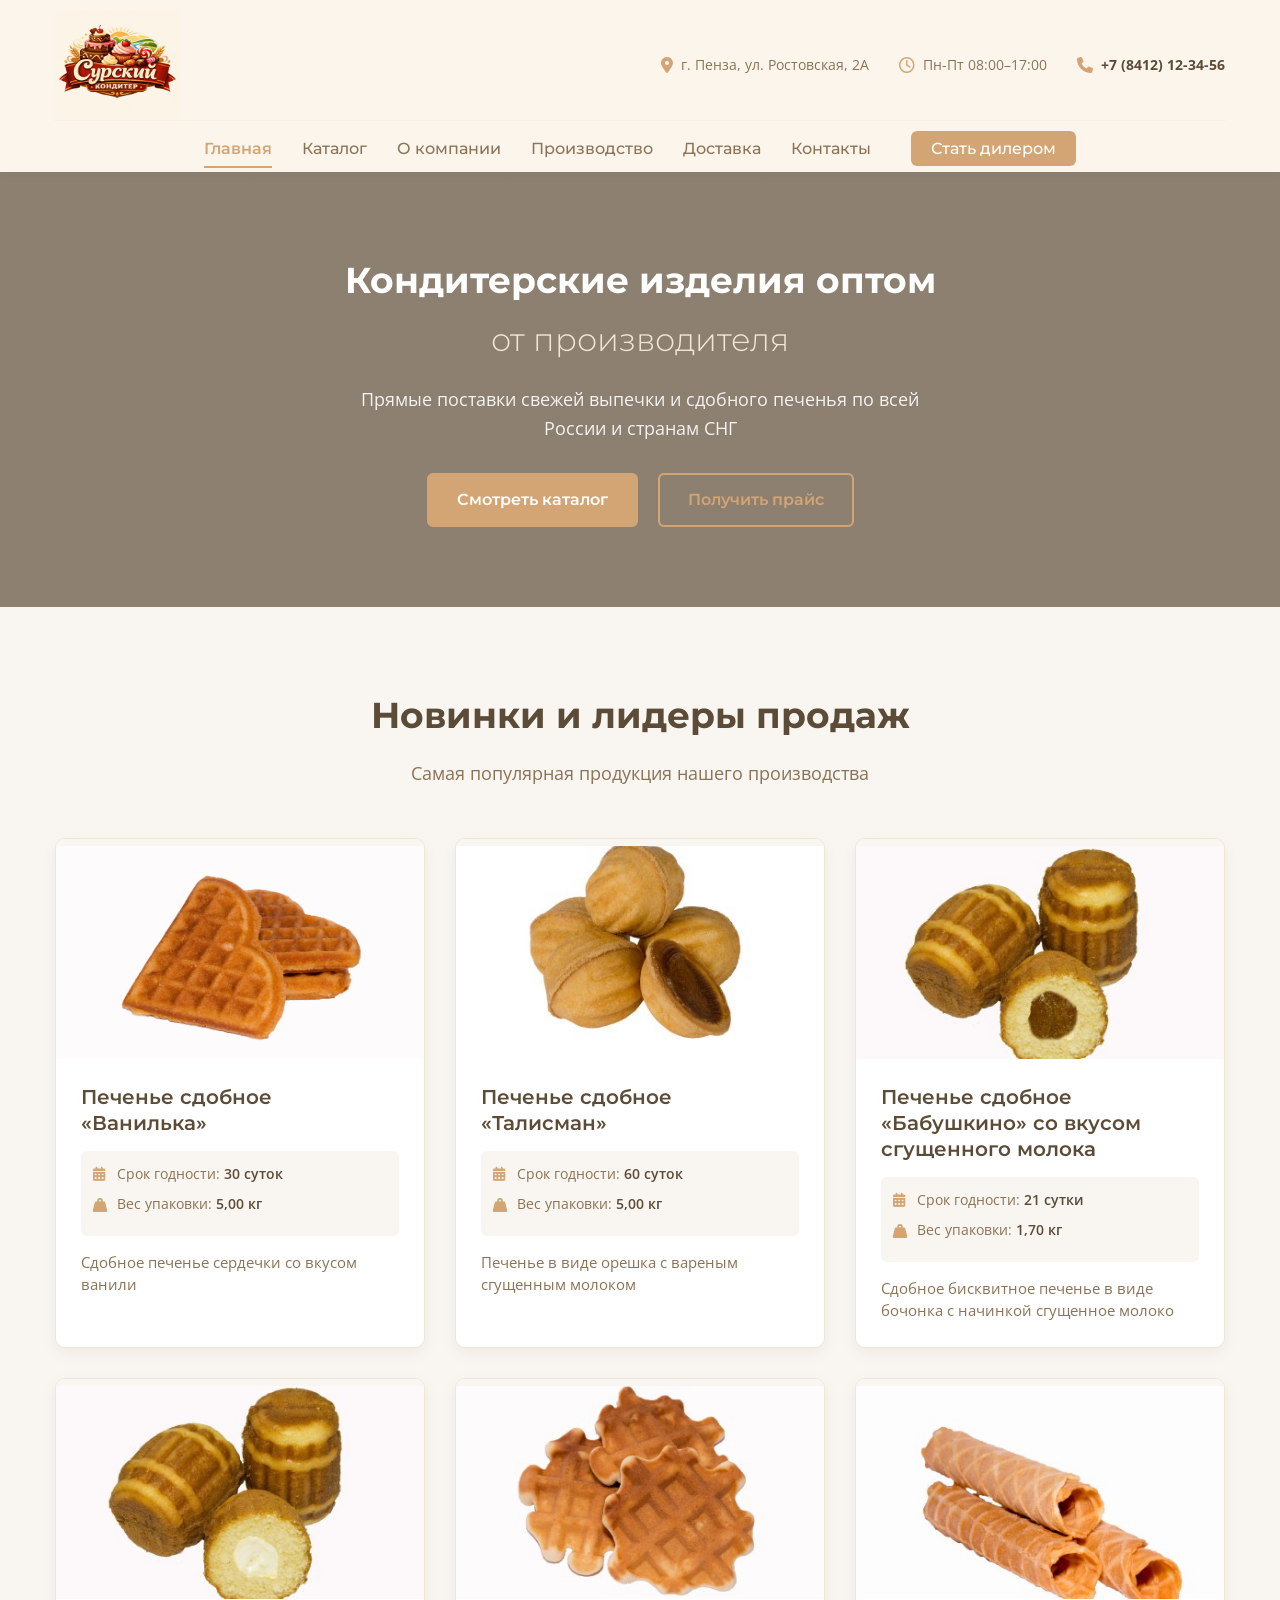
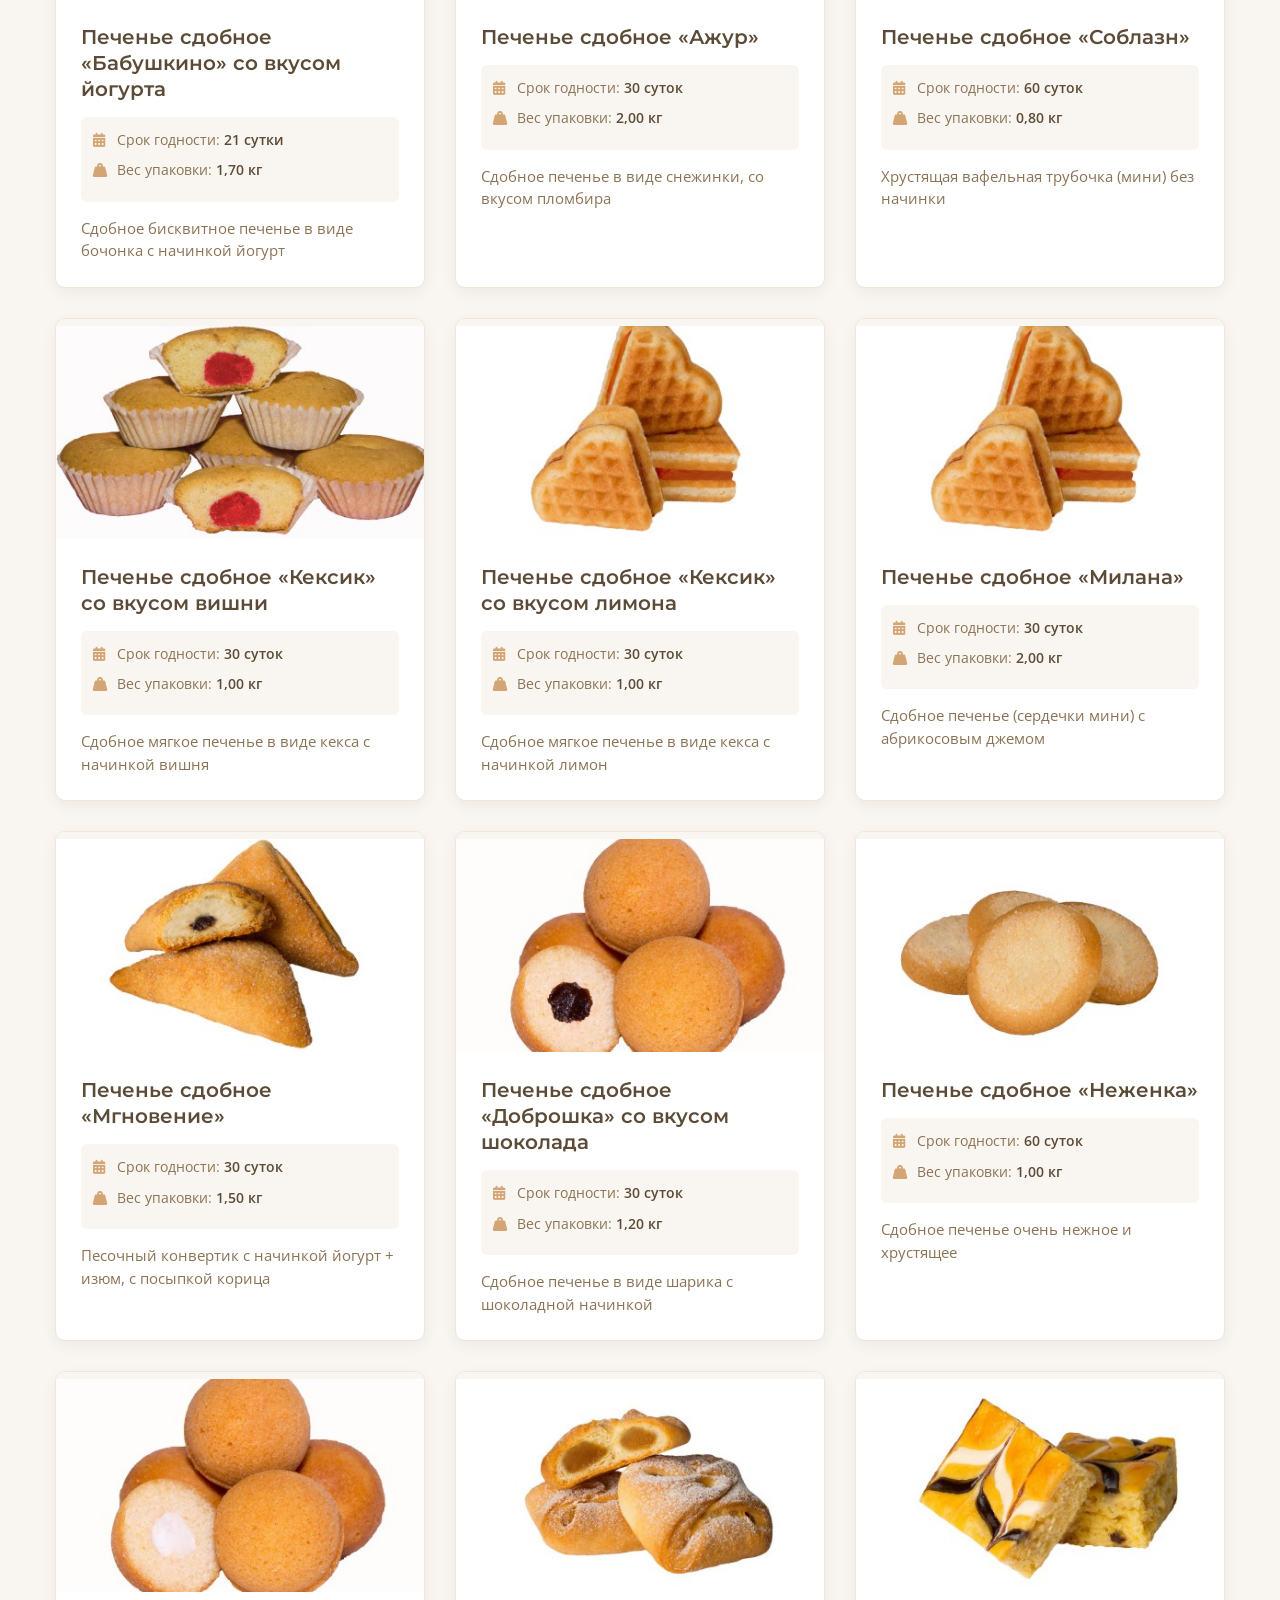
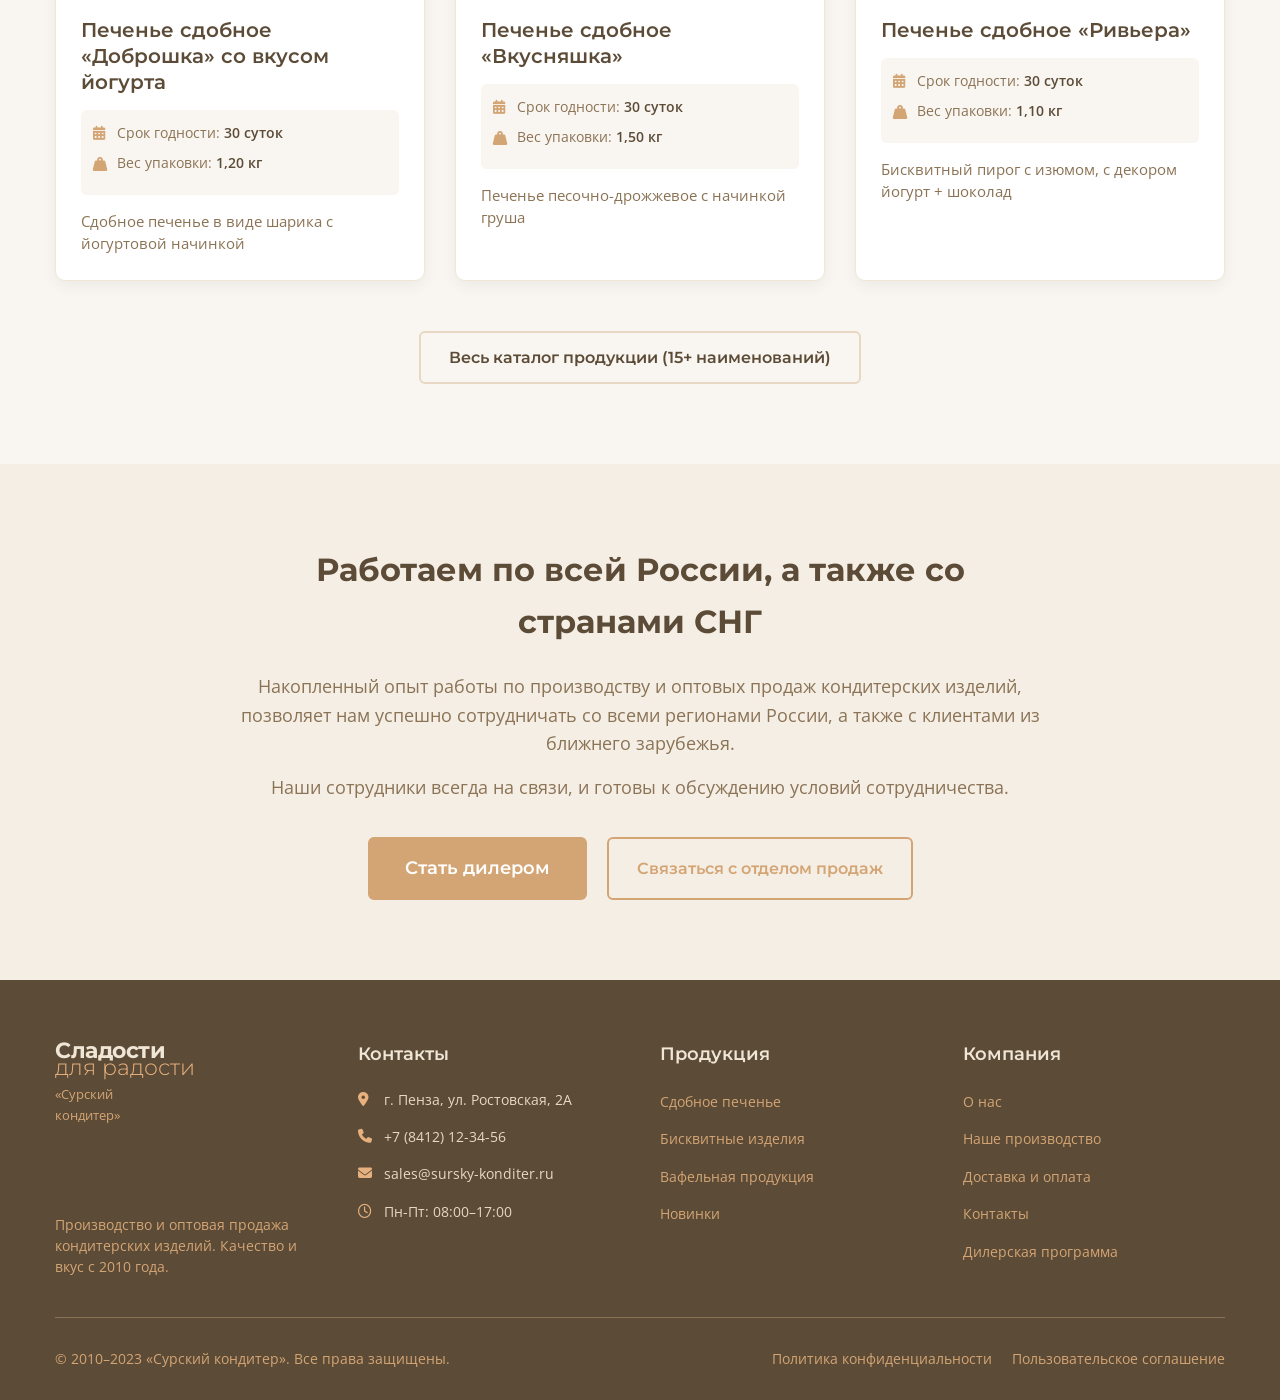
==== commit f7161a41: "Add files via upload" ====
--- a/index.html
+++ b/index.html
@@ -83,7 +83,7 @@
             <span class="badge badge-top">Лидер продаж</span>
         </div>
         <div class="product-image">
-            <img src="https://via.placeholder.com/400x300/FFE4C4/000?text=Печенье+Ванилька" alt="Печенье сдобное «Ванилька»">
+            <img src="images/cookie1.jpeg" alt="Печенье сдобное «Ванилька»">
         </div>
         <div class="product-content">
             <h3 class="product-title">Печенье сдобное «Ванилька»</h3>
@@ -98,7 +98,7 @@
     <article class="product-card">
         <div class="product-badges"><span class="badge badge-top">Лидер продаж</span></div>
         <div class="product-image">
-            <img src="https://via.placeholder.com/400x300/F0E68C/000?text=Печенье+Талисман" alt="Печенье сдобное «Талисман»">
+            <img src="images/cookie2.jpeg" alt="Печенье сдобное «Талисман»">
         </div>
         <div class="product-content">
             <h3 class="product-title">Печенье сдобное «Талисман»</h3>
@@ -113,7 +113,7 @@
     <article class="product-card">
         <div class="product-badges"><span class="badge badge-top">Лидер продаж</span></div>
         <div class="product-image">
-            <img src="https://via.placeholder.com/400x300/FFB6C1/000?text=Печенье+Бабушкино+сгущенка" alt="Печенье «Бабушкино» сгущенка">
+            <img src="images/cookie3.jpeg" alt="Печенье «Бабушкино» сгущенка">
         </div>
         <div class="product-content">
             <h3 class="product-title">Печенье сдобное «Бабушкино» со вкусом сгущенного молока</h3>
@@ -128,7 +128,7 @@
     <article class="product-card">
         <div class="product-badges"><span class="badge badge-top">Лидер продаж</span></div>
         <div class="product-image">
-            <img src="https://via.placeholder.com/400x300/E6E6FA/000?text=Печенье+Бабушкино+йогурт" alt="Печенье «Бабушкино» йогурт">
+            <img src="images/cookie4.jpeg" alt="Печенье «Бабушкино» йогурт">
         </div>
         <div class="product-content">
             <h3 class="product-title">Печенье сдобное «Бабушкино» со вкусом йогурта</h3>
@@ -143,7 +143,7 @@
     <article class="product-card">
         <div class="product-badges"><span class="badge badge-top">Лидер продаж</span></div>
         <div class="product-image">
-            <img src="https://via.placeholder.com/400x300/98FB98/000?text=Печенье+Ажур" alt="Печенье сдобное «Ажур»">
+            <img src="images/cookie5.jpeg" alt="Печенье сдобное «Ажур»">
         </div>
         <div class="product-content">
             <h3 class="product-title">Печенье сдобное «Ажур»</h3>
@@ -158,7 +158,7 @@
     <article class="product-card">
         <div class="product-badges"><span class="badge badge-new">Новинка</span></div>
         <div class="product-image">
-            <img src="https://via.placeholder.com/400x300/FFDAB9/000?text=Печенье+Соблазн" alt="Печенье сдобное «Соблазн»">
+            <img src="images/cookie6.jpeg" alt="Печенье сдобное «Соблазн»">
         </div>
         <div class="product-content">
             <h3 class="product-title">Печенье сдобное «Соблазн»</h3>
@@ -173,7 +173,7 @@
     <article class="product-card">
         <div class="product-badges"><span class="badge badge-top">Лидер продаж</span></div>
         <div class="product-image">
-            <img src="https://via.placeholder.com/400x300/FFC0CB/000?text=Печенье+Кексик+вишня" alt="Печенье «Кексик» вишня">
+            <img src="images/cookie7.jpeg" alt="Печенье «Кексик» вишня">
         </div>
         <div class="product-content">
             <h3 class="product-title">Печенье сдобное «Кексик» со вкусом вишни</h3>
@@ -188,7 +188,7 @@
     <article class="product-card">
         <div class="product-badges"><span class="badge badge-top">Лидер продаж</span></div>
         <div class="product-image">
-            <img src="https://via.placeholder.com/400x300/FFFACD/000?text=Печенье+Кексик+лимон" alt="Печенье «Кексик» лимон">
+            <img src="images/cookie8.jpeg" alt="Печенье «Кексик» лимон">
         </div>
         <div class="product-content">
             <h3 class="product-title">Печенье сдобное «Кексик» со вкусом лимона</h3>
@@ -203,7 +203,7 @@
     <article class="product-card">
         <div class="product-badges"><span class="badge badge-top">Лидер продаж</span></div>
         <div class="product-image">
-            <img src="https://via.placeholder.com/400x300/FFB6C1/000?text=Печенье+Милана" alt="Печенье сдобное «Милана»">
+            <img src="images/cookie9.jpeg" alt="Печенье сдобное «Милана»">
         </div>
         <div class="product-content">
             <h3 class="product-title">Печенье сдобное «Милана»</h3>
@@ -221,7 +221,7 @@
             <span class="badge badge-top">Лидер продаж</span>
         </div>
         <div class="product-image">
-            <img src="https://via.placeholder.com/400x300/F0E68C/000?text=Печенье+Мгновение" alt="Печенье сдобное «Мгновение»">
+            <img src="images/cookie10.jpeg" alt="Печенье сдобное «Мгновение»">
         </div>
         <div class="product-content">
             <h3 class="product-title">Печенье сдобное «Мгновение»</h3>
@@ -236,7 +236,7 @@
     <article class="product-card">
         <div class="product-badges"><span class="badge badge-top">Лидер продаж</span></div>
         <div class="product-image">
-            <img src="https://via.placeholder.com/400x300/8B4513/fff?text=Печенье+Доброшка+шоколад" alt="Печенье «Доброшка» шоколад">
+            <img src="images/cookie11.jpeg" alt="Печенье «Доброшка» шоколад">
         </div>
         <div class="product-content">
             <h3 class="product-title">Печенье сдобное «Доброшка» со вкусом шоколада</h3>
@@ -251,7 +251,7 @@
     <article class="product-card">
         <div class="product-badges"><span class="badge badge-top">Лидер продаж</span></div>
         <div class="product-image">
-            <img src="https://via.placeholder.com/400x300/FFE4E1/000?text=Печенье+Неженка" alt="Печенье сдобное «Неженка»">
+            <img src="images/cookie12.jpeg" alt="Печенье сдобное «Неженка»">
         </div>
         <div class="product-content">
             <h3 class="product-title">Печенье сдобное «Неженка»</h3>
@@ -266,7 +266,7 @@
     <article class="product-card">
         <div class="product-badges"><span class="badge badge-top">Лидер продаж</span></div>
         <div class="product-image">
-            <img src="https://via.placeholder.com/400x300/F0FFF0/000?text=Печенье+Доброшка+йогурт" alt="Печенье «Доброшка» йогурт">
+            <img src="images/cookie13.jpeg" alt="Печенье «Доброшка» йогурт">
         </div>
         <div class="product-content">
             <h3 class="product-title">Печенье сдобное «Доброшка» со вкусом йогурта</h3>
@@ -281,7 +281,7 @@
     <article class="product-card">
         <div class="product-badges"><span class="badge badge-new">Новинка</span></div>
         <div class="product-image">
-            <img src="https://via.placeholder.com/400x300/FFEC8B/000?text=Печенье+Вкусняшка" alt="Печенье сдобное «Вкусняшка»">
+            <img src="images/cookie14.jpeg" alt="Печенье сдобное «Вкусняшка»">
         </div>
         <div class="product-content">
             <h3 class="product-title">Печенье сдобное «Вкусняшка»</h3>
@@ -299,7 +299,7 @@
             <span class="badge badge-top">Лидер продаж</span>
         </div>
         <div class="product-image">
-            <img src="https://via.placeholder.com/400x300/E0FFFF/000?text=Печенье+Ривьера" alt="Печенье сдобное «Ривьера»">
+            <img src="images/cookie15.jpeg" alt="Печенье сдобное «Ривьера»">
         </div>
         <div class="product-content">
             <h3 class="product-title">Печенье сдобное «Ривьера»</h3>
